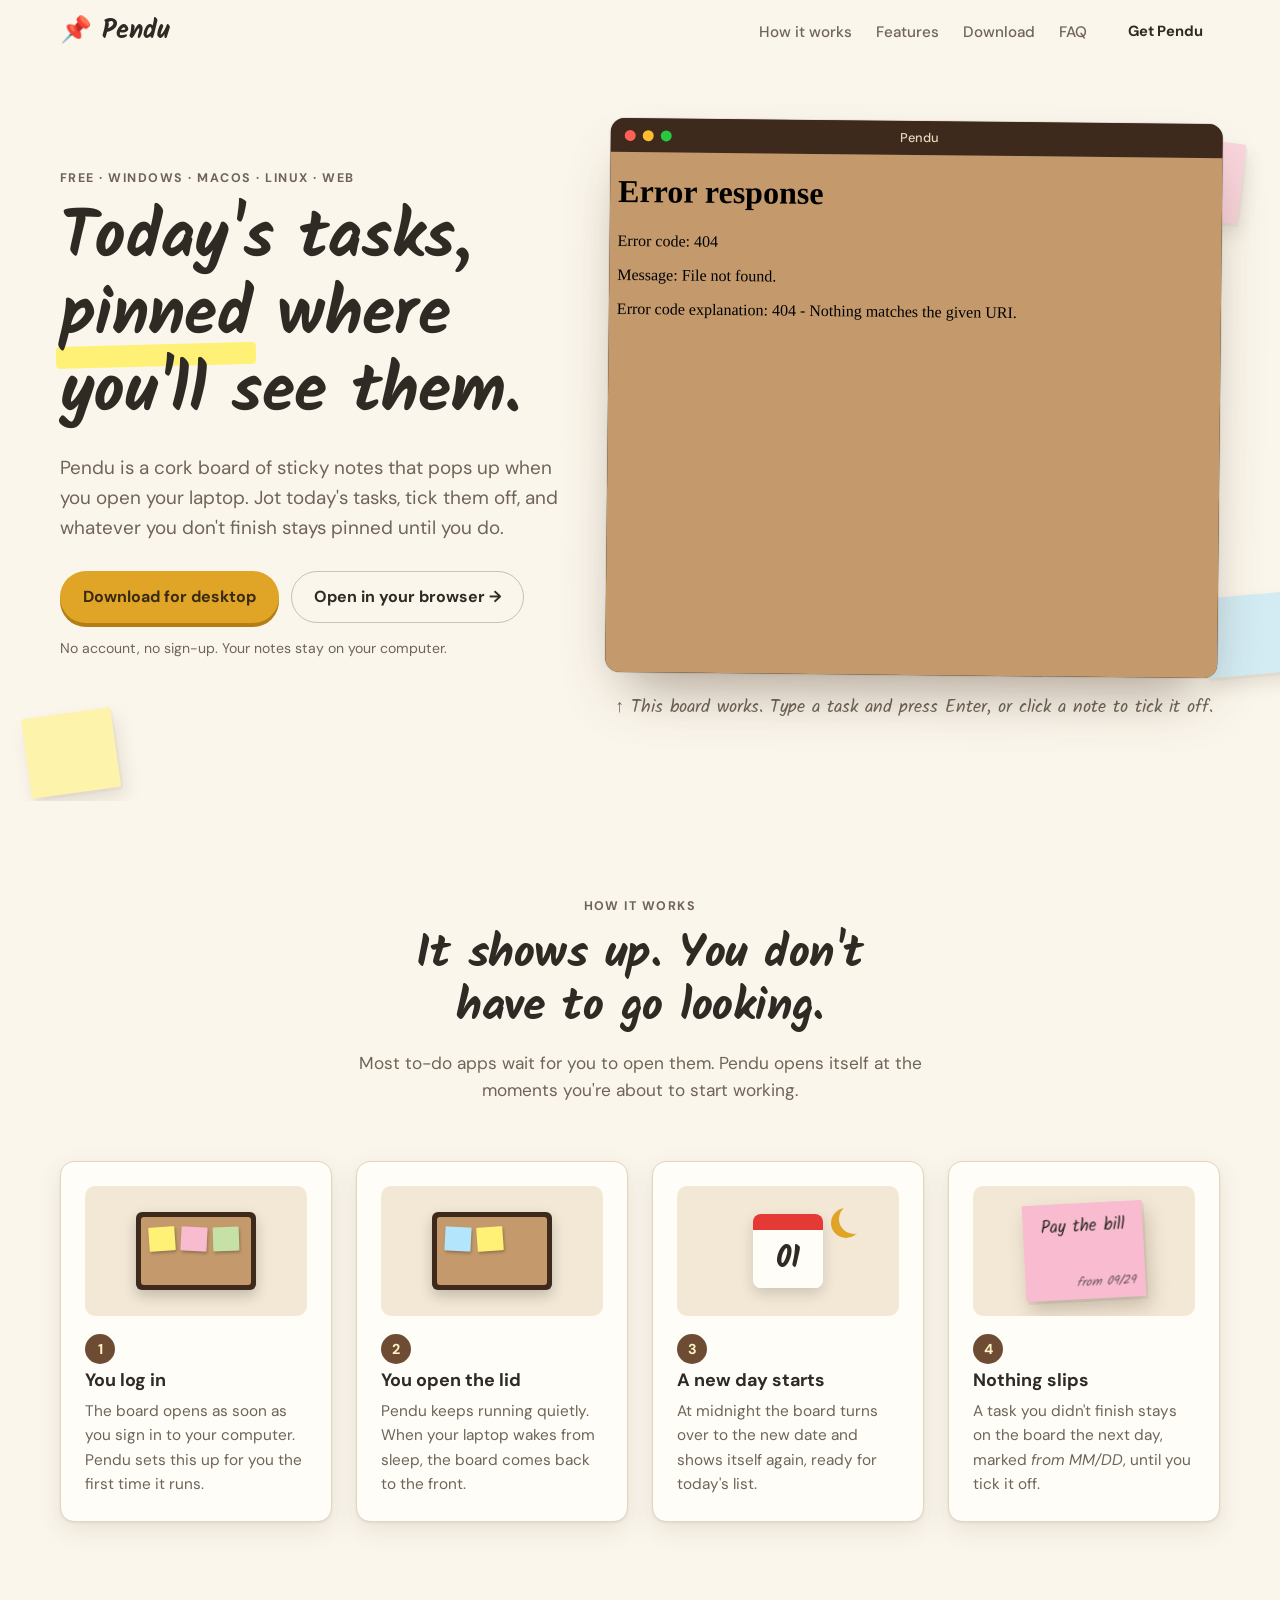
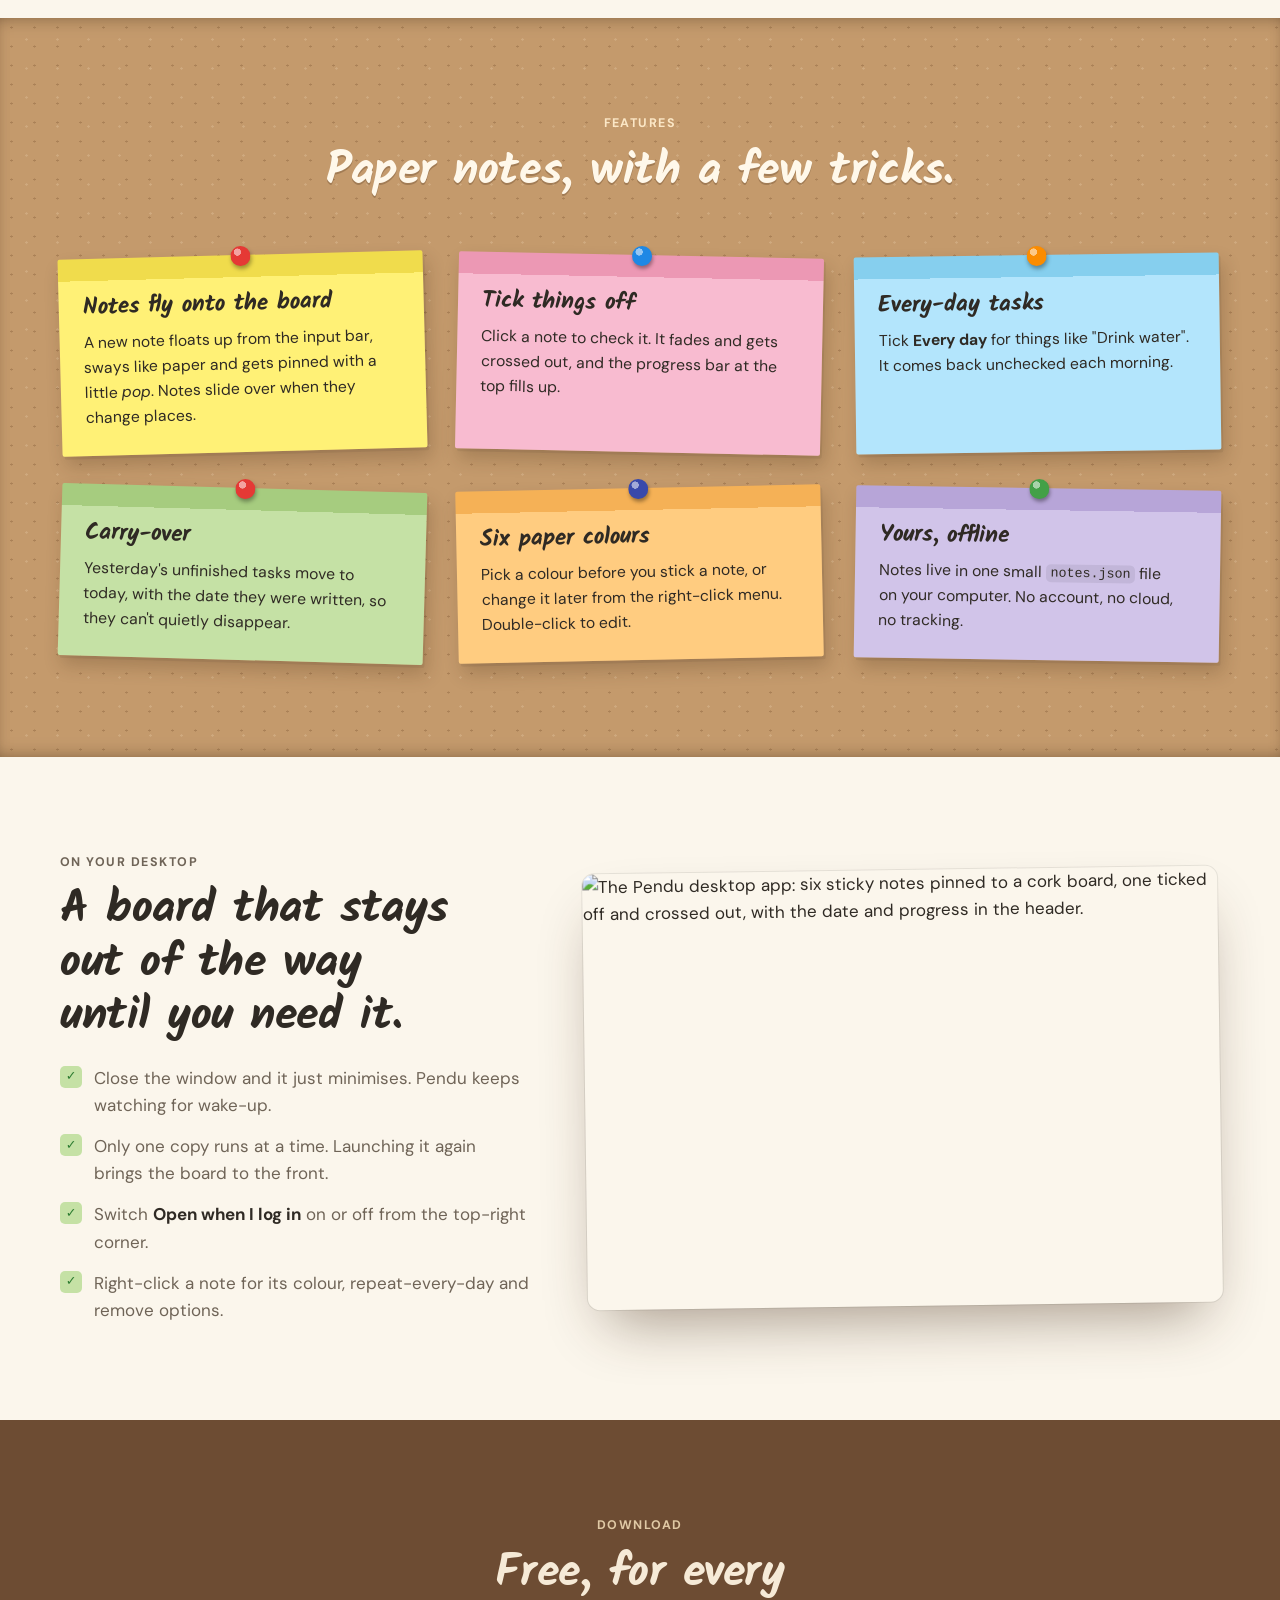
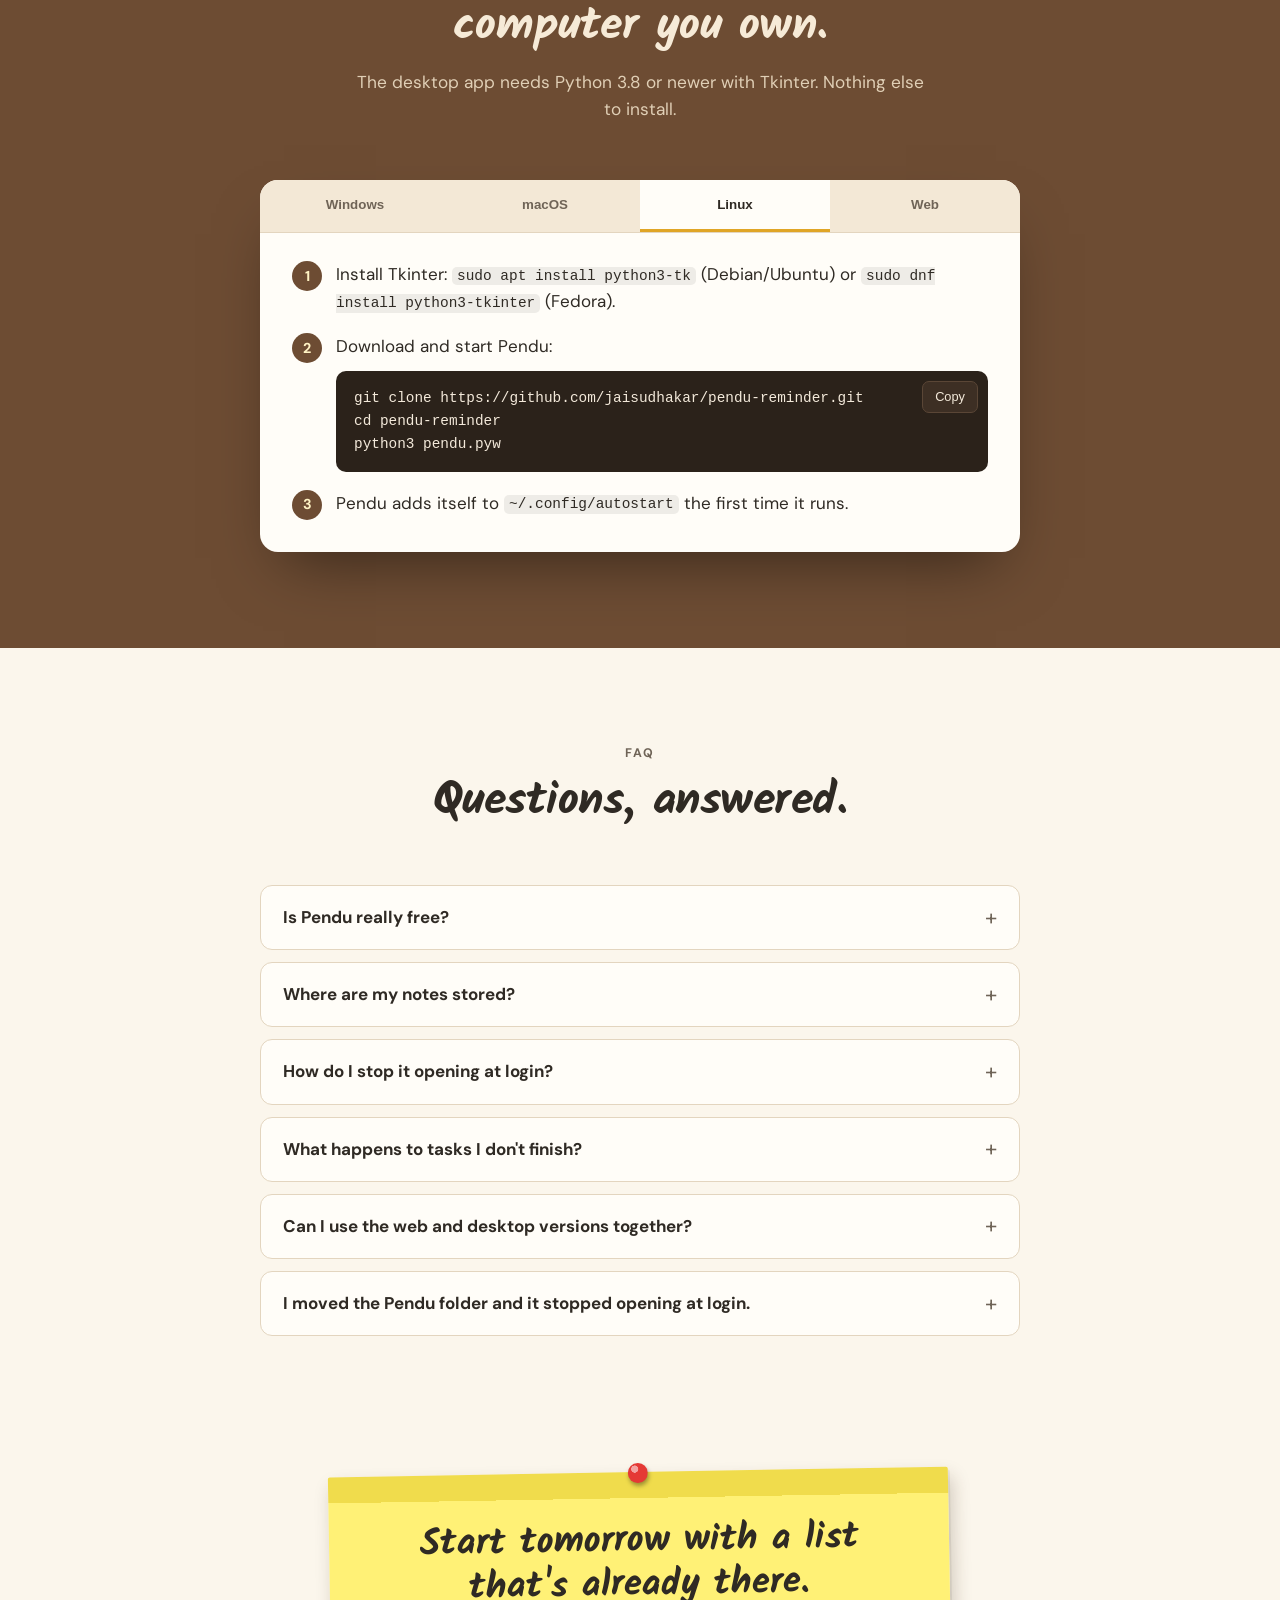
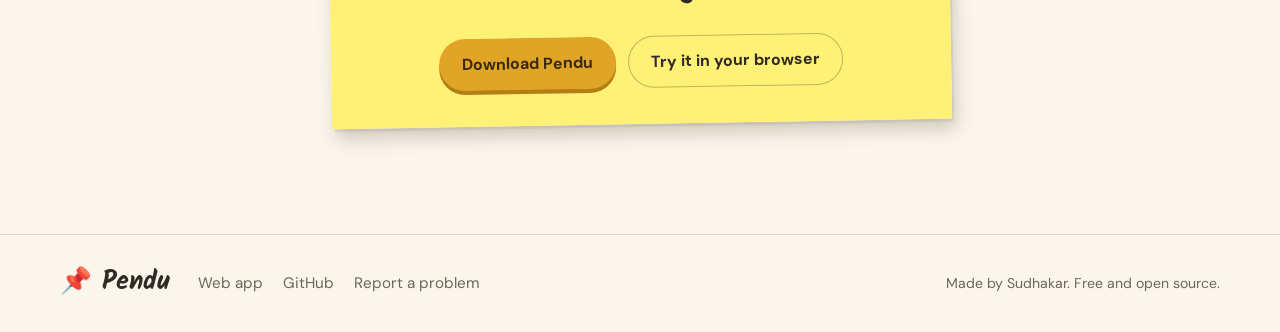
==== site/index.html @ 686d73b9 "Add a product page for Pendu, published with GitHub Pages site/ is a landing page in the style of an" ====
<!doctype html>
<html lang="en">
<head>
  <meta charset="utf-8">
  <meta name="viewport" content="width=device-width, initial-scale=1">
  <title>Pendu · Today's Tasks, Pinned To Your Desktop</title>
  <meta name="description" content="Pendu pins today's tasks to a cork board as sticky notes, and puts the board in front of you when you log in, open your laptop, or start a new day. Free for Windows, macOS, Linux and the web.">
  <meta name="theme-color" content="#6d4c33">
  <meta property="og:title" content="Pendu · Today's Tasks, Pinned To Your Desktop">
  <meta property="og:description" content="A cork board of sticky notes that pops up when you open your laptop. Free and open source.">
  <meta property="og:image" content="screenshot.png">
  <link rel="icon" href="data:image/svg+xml,<svg xmlns='http://www.w3.org/2000/svg' viewBox='0 0 100 100'><text y='.9em' font-size='90'>📌</text></svg>">
  <link rel="preconnect" href="https://fonts.googleapis.com">
  <link rel="preconnect" href="https://fonts.gstatic.com" crossorigin>
  <link rel="stylesheet" href="https://fonts.googleapis.com/css2?family=Kalam:wght@400;700&family=DM+Sans:opsz,wght@9..40,400;9..40,500;9..40,700&display=swap">
  <link rel="stylesheet" href="site.css">
  <script>document.documentElement.classList.add("js");</script>
</head>
<body>
  <a class="skip" href="#main">Skip to content</a>

  <header class="nav" id="nav">
    <div class="wrap nav-inner">
      <a class="nav-brand" href="#top" aria-label="Pendu home"><span aria-hidden="true">📌</span> Pendu</a>
      <nav class="nav-links" aria-label="Sections">
        <a href="#flow">How it works</a>
        <a href="#features">Features</a>
        <a href="#download">Download</a>
        <a href="#faq">FAQ</a>
      </nav>
      <a class="btn btn-small" href="#download">Get Pendu</a>
    </div>
  </header>

  <main id="main">
    <!-- Hero ------------------------------------------------------------- -->
    <section class="hero" id="top">
      <div class="wrap hero-inner">
        <div class="hero-copy reveal">
          <p class="eyebrow">Free · Windows · macOS · Linux · Web</p>
          <h1>Today's tasks,<br><span class="scribble">pinned</span> where you'll see them.</h1>
          <p class="lede">Pendu is a cork board of sticky notes that pops up when you open your laptop. Jot today's tasks, tick them off, and whatever you don't finish stays pinned until you do.</p>
          <div class="cta-row">
            <a class="btn btn-primary" href="#download">Download for desktop</a>
            <a class="btn btn-ghost" href="app/">Open in your browser →</a>
          </div>
          <p class="fine">No account, no sign-up. Your notes stay on your computer.</p>
        </div>

        <div class="hero-demo reveal">
          <div class="window" id="demo">
            <div class="window-bar" aria-hidden="true">
              <span class="dot"></span><span class="dot"></span><span class="dot"></span>
              <span class="window-title">Pendu</span>
            </div>
            <iframe src="app/?demo" title="Live Pendu board: try adding, ticking and removing notes" loading="lazy"></iframe>
          </div>
          <p class="demo-hint"><span class="arrow" aria-hidden="true">↑</span> This board works. Type a task and press Enter, or click a note to tick it off.</p>
        </div>
      </div>
      <div class="hero-notes" aria-hidden="true">
        <span class="deco note-yellow" style="--x: 2%;  --y: 88%; --r: -8deg;"></span>
        <span class="deco note-pink"   style="--x: 90%; --y: 10%; --r: 7deg;"></span>
        <span class="deco note-blue"   style="--x: 94%; --y: 72%; --r: -5deg;"></span>
      </div>
    </section>

    <!-- The daily flow ---------------------------------------------------- -->
    <section class="section" id="flow">
      <div class="wrap">
        <header class="section-head reveal">
          <p class="eyebrow">How it works</p>
          <h2>It shows up. You don't have to go looking.</h2>
          <p>Most to-do apps wait for you to open them. Pendu opens itself at the moments you're about to start working.</p>
        </header>

        <ol class="flow">
          <li class="flow-step reveal">
            <div class="flow-art art-login" aria-hidden="true">
              <div class="mini-screen"><div class="mini-board"><i class="y"></i><i class="p"></i><i class="g"></i></div></div>
            </div>
            <span class="flow-num">1</span>
            <h3>You log in</h3>
            <p>The board opens as soon as you sign in to your computer. Pendu sets this up for you the first time it runs.</p>
          </li>
          <li class="flow-step reveal">
            <div class="flow-art art-wake" aria-hidden="true">
              <div class="lid"></div>
              <div class="mini-screen"><div class="mini-board"><i class="b"></i><i class="y"></i></div></div>
            </div>
            <span class="flow-num">2</span>
            <h3>You open the lid</h3>
            <p>Pendu keeps running quietly. When your laptop wakes from sleep, the board comes back to the front.</p>
          </li>
          <li class="flow-step reveal">
            <div class="flow-art art-midnight" aria-hidden="true">
              <div class="moon"></div>
              <div class="cal"><b>30</b><b class="next">01</b></div>
            </div>
            <span class="flow-num">3</span>
            <h3>A new day starts</h3>
            <p>At midnight the board turns over to the new date and shows itself again, ready for today's list.</p>
          </li>
          <li class="flow-step reveal">
            <div class="flow-art art-carry" aria-hidden="true">
              <div class="carry-note"><span>Pay the bill</span><em>from 09/29</em></div>
            </div>
            <span class="flow-num">4</span>
            <h3>Nothing slips</h3>
            <p>A task you didn't finish stays on the board the next day, marked <em>from MM/DD</em>, until you tick it off.</p>
          </li>
        </ol>
      </div>
    </section>

    <!-- Features ----------------------------------------------------------- -->
    <section class="section section-cork" id="features">
      <div class="wrap">
        <header class="section-head reveal">
          <p class="eyebrow">Features</p>
          <h2>Paper notes, with a few tricks.</h2>
        </header>

        <div class="notes-grid">
          <article class="feature note-yellow reveal" style="--r: -1.5deg;">
            <span class="pin" aria-hidden="true"></span>
            <h3>Notes fly onto the board</h3>
            <p>A new note floats up from the input bar, sways like paper and gets pinned with a little <em>pop</em>. Notes slide over when they change places.</p>
          </article>
          <article class="feature note-pink reveal" style="--r: 1.2deg;">
            <span class="pin" aria-hidden="true"></span>
            <h3>Tick things off</h3>
            <p>Click a note to check it. It fades and gets crossed out, and the progress bar at the top fills up.</p>
          </article>
          <article class="feature note-blue reveal" style="--r: -.8deg;">
            <span class="pin" aria-hidden="true"></span>
            <h3>Every-day tasks</h3>
            <p>Tick <b>Every day</b> for things like "Drink water". It comes back unchecked each morning.</p>
          </article>
          <article class="feature note-green reveal" style="--r: 1.6deg;">
            <span class="pin" aria-hidden="true"></span>
            <h3>Carry-over</h3>
            <p>Yesterday's unfinished tasks move to today, with the date they were written, so they can't quietly disappear.</p>
          </article>
          <article class="feature note-orange reveal" style="--r: -1.2deg;">
            <span class="pin" aria-hidden="true"></span>
            <h3>Six paper colours</h3>
            <p>Pick a colour before you stick a note, or change it later from the right-click menu. Double-click to edit.</p>
          </article>
          <article class="feature note-purple reveal" style="--r: .9deg;">
            <span class="pin" aria-hidden="true"></span>
            <h3>Yours, offline</h3>
            <p>Notes live in one small <code>notes.json</code> file on your computer. No account, no cloud, no tracking.</p>
          </article>
        </div>
      </div>
    </section>

    <!-- Desktop screenshot ------------------------------------------------ -->
    <section class="section" id="desktop">
      <div class="wrap split">
        <div class="split-copy reveal">
          <p class="eyebrow">On your desktop</p>
          <h2>A board that stays out of the way until you need it.</h2>
          <ul class="ticks">
            <li>Close the window and it just minimises. Pendu keeps watching for wake-up.</li>
            <li>Only one copy runs at a time. Launching it again brings the board to the front.</li>
            <li>Switch <b>Open when I log in</b> on or off from the top-right corner.</li>
            <li>Right-click a note for its colour, repeat-every-day and remove options.</li>
          </ul>
        </div>
        <figure class="shot reveal">
          <img src="screenshot.png" width="960" height="660" alt="The Pendu desktop app: six sticky notes pinned to a cork board, one ticked off and crossed out, with the date and progress in the header." loading="lazy">
        </figure>
      </div>
    </section>

    <!-- Download ------------------------------------------------------------ -->
    <section class="section section-wood" id="download">
      <div class="wrap">
        <header class="section-head reveal">
          <p class="eyebrow">Download</p>
          <h2>Free, for every computer you own.</h2>
          <p>The desktop app needs Python 3.8 or newer with Tkinter. Nothing else to install.</p>
        </header>

        <div class="download reveal">
          <div class="tabs" role="tablist" aria-label="Operating system">
            <button class="tab" role="tab" id="tab-windows" aria-controls="panel-windows" aria-selected="true" data-os="windows">Windows</button>
            <button class="tab" role="tab" id="tab-mac" aria-controls="panel-mac" aria-selected="false" tabindex="-1" data-os="mac">macOS</button>
            <button class="tab" role="tab" id="tab-linux" aria-controls="panel-linux" aria-selected="false" tabindex="-1" data-os="linux">Linux</button>
            <button class="tab" role="tab" id="tab-web" aria-controls="panel-web" aria-selected="false" tabindex="-1" data-os="web">Web</button>
          </div>

          <div class="panel" role="tabpanel" id="panel-windows" aria-labelledby="tab-windows">
            <ol class="steps">
              <li>Install <a href="https://www.python.org/downloads/">Python from python.org</a>. Tkinter comes with it.</li>
              <li><a class="btn btn-primary btn-small" href="https://github.com/jaisudhakar/pendu-reminder/archive/refs/heads/main.zip">Download Pendu (.zip)</a> and unzip it anywhere.</li>
              <li>Double-click <code>pendu.pyw</code>. That's it: the board opens, and it will open at every login from now on.</li>
            </ol>
          </div>

          <div class="panel" role="tabpanel" id="panel-mac" aria-labelledby="tab-mac" hidden>
            <ol class="steps">
              <li>Install <a href="https://www.python.org/downloads/">Python from python.org</a> (or <code>brew install python-tk</code> with Homebrew).</li>
              <li>Download and start Pendu from Terminal:
                <div class="code"><pre><code>git clone https://github.com/jaisudhakar/pendu-reminder.git
cd pendu-reminder
python3 pendu.pyw</code></pre><button class="copy" type="button">Copy</button></div>
              </li>
              <li>Pendu adds itself to your login items the first time it runs.</li>
            </ol>
          </div>

          <div class="panel" role="tabpanel" id="panel-linux" aria-labelledby="tab-linux" hidden>
            <ol class="steps">
              <li>Install Tkinter: <code>sudo apt install python3-tk</code> (Debian/Ubuntu) or <code>sudo dnf install python3-tkinter</code> (Fedora).</li>
              <li>Download and start Pendu:
                <div class="code"><pre><code>git clone https://github.com/jaisudhakar/pendu-reminder.git
cd pendu-reminder
python3 pendu.pyw</code></pre><button class="copy" type="button">Copy</button></div>
              </li>
              <li>Pendu adds itself to <code>~/.config/autostart</code> the first time it runs.</li>
            </ol>
          </div>

          <div class="panel" role="tabpanel" id="panel-web" aria-labelledby="tab-web" hidden>
            <ol class="steps">
              <li><a class="btn btn-primary btn-small" href="app/">Open Pendu in your browser</a>. Nothing to install.</li>
              <li>Notes are saved in this browser. Use <b>⋯ → Export notes</b> and <b>Import notes</b> to move them to and from the desktop app.</li>
              <li>Pin the tab or add it to your home screen. A browser tab can't open at login, but the notes settle back onto the board when you return on a new day.</li>
            </ol>
          </div>
        </div>
      </div>
    </section>

    <!-- FAQ ----------------------------------------------------------------- -->
    <section class="section" id="faq">
      <div class="wrap narrow">
        <header class="section-head reveal">
          <p class="eyebrow">FAQ</p>
          <h2>Questions, answered.</h2>
        </header>
        <div class="faq reveal">
          <details>
            <summary>Is Pendu really free?</summary>
            <p>Yes. It's free and open source. The code is on <a href="https://github.com/jaisudhakar/pendu-reminder">GitHub</a>.</p>
          </details>
          <details>
            <summary>Where are my notes stored?</summary>
            <p>On the desktop, in <code>~/.pendu/notes.json</code>. Set the <code>PENDU_HOME</code> environment variable, or pass <code>--data FILE</code>, to keep them somewhere else. On the web, they're saved in your browser.</p>
          </details>
          <details>
            <summary>How do I stop it opening at login?</summary>
            <p>Untick <b>Open when I log in</b> in the top-right corner of the board, or run <code>python -m pendu --remove-autostart</code>.</p>
          </details>
          <details>
            <summary>What happens to tasks I don't finish?</summary>
            <p>They stay on the board the next day, marked with the date you wrote them, until you tick them off. Finished one-off notes can be cleared with <b>Clear finished</b>.</p>
          </details>
          <details>
            <summary>Can I use the web and desktop versions together?</summary>
            <p>Yes. Both use the same <code>notes.json</code> format. Export from one and import into the other.</p>
          </details>
          <details>
            <summary>I moved the Pendu folder and it stopped opening at login.</summary>
            <p>Turn <b>Open when I log in</b> off and on again so it points to the new place.</p>
          </details>
        </div>
      </div>
    </section>

    <!-- Closing CTA --------------------------------------------------------- -->
    <section class="closing">
      <div class="wrap closing-inner reveal">
        <div class="closing-note note-yellow">
          <span class="pin" aria-hidden="true"></span>
          <p class="closing-title">Start tomorrow with a list that's already there.</p>
          <div class="cta-row">
            <a class="btn btn-primary" href="#download">Download Pendu</a>
            <a class="btn btn-ghost" href="app/">Try it in your browser</a>
          </div>
        </div>
      </div>
    </section>
  </main>

  <footer class="footer">
    <div class="wrap footer-inner">
      <span class="nav-brand"><span aria-hidden="true">📌</span> Pendu</span>
      <nav aria-label="Footer">
        <a href="app/">Web app</a>
        <a href="https://github.com/jaisudhakar/pendu-reminder">GitHub</a>
        <a href="https://github.com/jaisudhakar/pendu-reminder/issues">Report a problem</a>
      </nav>
      <span class="fine">Made by Sudhakar. Free and open source.</span>
    </div>
  </footer>

  <script src="site.js"></script>
</body>
</html>
---- site/site.css ----
/* Pendu product page. Same wood, cork and paper colours as the board itself. */

:root {
  --bg: #fbf6ec;
  --bg-alt: #f3e8d6;
  --surface: #fffdf8;
  --ink: #2f2a24;
  --muted: #6f6457;
  --line: #e3d5bf;
  --wood: #6d4c33;
  --wood-dark: #4f3524;
  --cork: #c49a6c;
  --cream: #fff3c4;
  --accent: #e0a526;
  --accent-ink: #3a2a12;
  --focus: #1e88e5;

  --yellow: #fff176; --yellow-edge: #f0dc4c;
  --pink:   #f8bbd0; --pink-edge:   #ec98b4;
  --green:  #c5e1a5; --green-edge:  #a6cc7f;
  --blue:   #b3e5fc; --blue-edge:   #86cfee;
  --orange: #ffcc80; --orange-edge: #f5b156;
  --purple: #d1c4e9; --purple-edge: #b7a5d8;
  --paper-ink: #2f2a24;

  --ui: "DM Sans", system-ui, -apple-system, "Segoe UI", Helvetica, Arial, sans-serif;
  --hand: "Kalam", "Segoe Print", "Marker Felt", "Comic Sans MS", cursive;
  --mono: ui-monospace, "SF Mono", Menlo, Consolas, monospace;

  --radius: 14px;
  --shadow: 0 1px 2px rgba(60, 40, 20, .08), 0 8px 24px rgba(60, 40, 20, .10);
  --shadow-note: 2px 3px 0 rgba(0, 0, 0, .06), 4px 10px 18px rgba(60, 35, 15, .22);
}

@media (prefers-color-scheme: dark) {
  :root:not([data-theme="light"]) {
    --bg: #1d1712;
    --bg-alt: #261e17;
    --surface: #2b221a;
    --ink: #f3e9da;
    --muted: #b9a992;
    --line: #3d3025;
    --wood: #3b2a1d;
    --wood-dark: #2a1d14;
    --cork: #8c6a47;
    --shadow: 0 1px 2px rgba(0, 0, 0, .3), 0 8px 24px rgba(0, 0, 0, .35);
    --shadow-note: 2px 3px 0 rgba(0, 0, 0, .2), 4px 10px 18px rgba(0, 0, 0, .45);
  }
}
:root[data-theme="dark"] {
  --bg: #1d1712;
  --bg-alt: #261e17;
  --surface: #2b221a;
  --ink: #f3e9da;
  --muted: #b9a992;
  --line: #3d3025;
  --wood: #3b2a1d;
  --wood-dark: #2a1d14;
  --cork: #8c6a47;
  --shadow: 0 1px 2px rgba(0, 0, 0, .3), 0 8px 24px rgba(0, 0, 0, .35);
  --shadow-note: 2px 3px 0 rgba(0, 0, 0, .2), 4px 10px 18px rgba(0, 0, 0, .45);
}

* { box-sizing: border-box; }

html { scroll-behavior: smooth; scroll-padding-top: 76px; }
@media (prefers-reduced-motion: reduce) { html { scroll-behavior: auto; } }

body {
  margin: 0;
  background: var(--bg);
  color: var(--ink);
  font-family: var(--ui);
  font-size: 17px;
  line-height: 1.6;
  -webkit-font-smoothing: antialiased;
  overflow-x: hidden;
}

img { max-width: 100%; height: auto; display: block; }
a { color: inherit; }
code {
  font-family: var(--mono);
  font-size: .85em;
  padding: .1em .35em;
  border-radius: 5px;
  background: color-mix(in srgb, var(--ink) 8%, transparent);
}
:focus-visible { outline: 3px solid var(--focus); outline-offset: 3px; border-radius: 6px; }

.skip {
  position: absolute; left: 16px; top: -60px; z-index: 100;
  padding: 10px 14px; background: var(--surface); border-radius: 8px;
}
.skip:focus { top: 12px; }

.wrap { width: min(1160px, 100% - 32px); margin-inline: auto; }
.narrow { width: min(760px, 100% - 32px); }

h1, h2, h3 { line-height: 1.15; margin: 0; text-wrap: balance; }
h1, h2 { font-family: var(--hand); font-weight: 700; letter-spacing: -.01em; }
h1 { font-size: clamp(2.5rem, 5.6vw, 4.2rem); }
h2 { font-size: clamp(2rem, 4vw, 2.9rem); }
h3 { font-size: 1.12rem; }
p { text-wrap: pretty; }

.eyebrow {
  margin: 0 0 12px;
  font-size: .78rem;
  font-weight: 700;
  letter-spacing: .12em;
  text-transform: uppercase;
  color: var(--muted);
}
.fine { font-size: .88rem; color: var(--muted); }

/* -- buttons --------------------------------------------------------------- */

.btn {
  display: inline-flex; align-items: center; justify-content: center; gap: 8px;
  min-height: 48px; padding: 12px 22px;
  border-radius: 999px; border: 1.5px solid transparent;
  font-weight: 700; font-size: 1rem; text-decoration: none; cursor: pointer;
  transition: transform .18s ease, box-shadow .18s ease, background .18s ease;
}
.btn:hover { transform: translateY(-2px); }
.btn:active { transform: translateY(0); }
.btn-primary { background: var(--accent); color: var(--accent-ink); box-shadow: 0 4px 0 #b37f14; }
.btn-primary:hover { box-shadow: 0 6px 0 #b37f14; }
.btn-ghost { border-color: color-mix(in srgb, var(--ink) 25%, transparent); }
.btn-ghost:hover { background: color-mix(in srgb, var(--ink) 6%, transparent); }
.btn-small { min-height: 40px; padding: 8px 16px; font-size: .92rem; }
.btn-primary.btn-small { box-shadow: 0 3px 0 #b37f14; }

.cta-row { display: flex; flex-wrap: wrap; gap: 12px; margin: 28px 0 14px; }

/* -- nav ------------------------------------------------------------------- */

.nav {
  position: sticky; top: 0; z-index: 50;
  background: color-mix(in srgb, var(--bg) 82%, transparent);
  backdrop-filter: saturate(1.4) blur(12px);
  -webkit-backdrop-filter: saturate(1.4) blur(12px);
  border-bottom: 1px solid transparent;
  transition: border-color .2s ease;
}
.nav.scrolled { border-bottom-color: var(--line); }
.nav-inner { display: flex; align-items: center; gap: 24px; height: 64px; }
.nav-brand { font-family: var(--hand); font-weight: 700; font-size: 1.6rem; text-decoration: none; white-space: nowrap; }
.nav-links { display: flex; gap: 24px; margin-left: auto; }
.nav-links a { text-decoration: none; color: var(--muted); font-weight: 500; font-size: .95rem; }
.nav-links a:hover { color: var(--ink); }
@media (max-width: 760px) {
  .nav-links { display: none; }
  .nav-inner > .btn { margin-left: auto; }
}

/* -- hero ------------------------------------------------------------------ */

.hero { position: relative; padding: 56px 0 80px; overflow: hidden; }
.hero-inner {
  display: grid; grid-template-columns: minmax(0, .9fr) minmax(0, 1.1fr);
  gap: 48px; align-items: center; position: relative; z-index: 1;
}
.hero h1 { margin-bottom: 20px; }
.lede { font-size: 1.18rem; color: var(--muted); max-width: 34em; margin: 0; }

.scribble { position: relative; white-space: nowrap; }
.scribble::after {
  content: ""; position: absolute; left: -2%; right: -2%; bottom: .02em; height: .32em;
  background: var(--yellow); z-index: -1; border-radius: 4px;
  transform: rotate(-1.5deg) scaleX(0); transform-origin: left;
  animation: underline .8s .5s cubic-bezier(.65, 0, .35, 1) forwards;
}
@keyframes underline { to { transform: rotate(-1.5deg) scaleX(1); } }
@media (prefers-color-scheme: dark) {
  :root:not([data-theme="light"]) .scribble::after { background: #8a6d10; }
}
:root[data-theme="dark"] .scribble::after { background: #8a6d10; }

.window {
  border-radius: 14px; overflow: hidden;
  background: var(--wood-dark);
  box-shadow: 0 30px 60px -20px rgba(60, 35, 15, .45), 0 0 0 1px rgba(0, 0, 0, .08);
  transform: rotate(.6deg);
}
.window-bar { display: flex; align-items: center; gap: 7px; height: 34px; padding: 0 14px; background: #3d2a1c; }
.dot { width: 11px; height: 11px; border-radius: 50%; background: #ff5f57; }
.dot:nth-child(2) { background: #febc2e; }
.dot:nth-child(3) { background: #28c840; }
.window-title { margin: 0 auto; transform: translateX(-24px); color: #e9d8bd; font-size: .8rem; font-weight: 500; }
.window iframe { display: block; width: 100%; height: 520px; border: 0; background: #c49a6c; }

.demo-hint {
  margin: 18px 0 0; text-align: center;
  font-family: var(--hand); font-size: 1.1rem; color: var(--muted);
}
.demo-hint .arrow { display: inline-block; animation: nudge 1.6s ease-in-out infinite; }
@keyframes nudge { 50% { transform: translateY(-4px); } }

.deco {
  position: absolute; left: var(--x); top: var(--y);
  width: 90px; height: 80px; border-radius: 2px;
  background: var(--paper); box-shadow: var(--shadow-note);
  transform: rotate(var(--r)); opacity: .55;
  animation: sway 7s ease-in-out infinite;
}
.deco:nth-child(2) { animation-delay: -2s; }
.deco:nth-child(3) { animation-delay: -4s; }
@keyframes sway {
  0%, 100% { transform: rotate(var(--r)) translateY(0); }
  50% { transform: rotate(calc(var(--r) * -.4)) translateY(-8px); }
}
@media (max-width: 1100px) { .hero-notes { display: none; } }

@media (max-width: 920px) {
  .hero { padding-top: 32px; }
  .hero-inner { grid-template-columns: 1fr; gap: 40px; }
  .window { transform: none; }
  .window iframe { height: 560px; }
}

/* -- paper colours --------------------------------------------------------- */

.note-yellow { --paper: var(--yellow); --edge: var(--yellow-edge); --pin: #e53935; }
.note-pink   { --paper: var(--pink);   --edge: var(--pink-edge);   --pin: #1e88e5; }
.note-green  { --paper: var(--green);  --edge: var(--green-edge);  --pin: #e53935; }
.note-blue   { --paper: var(--blue);   --edge: var(--blue-edge);   --pin: #fb8c00; }
.note-orange { --paper: var(--orange); --edge: var(--orange-edge); --pin: #3949ab; }
.note-purple { --paper: var(--purple); --edge: var(--purple-edge); --pin: #43a047; }

.pin {
  position: absolute; top: -9px; left: 50%; width: 20px; height: 20px; margin-left: -10px;
  border-radius: 50%;
  background: radial-gradient(circle at 35% 30%, #fff8 0 18%, transparent 20%), var(--pin);
  box-shadow: 1px 3px 4px rgba(0, 0, 0, .35);
}

/* -- sections -------------------------------------------------------------- */

.section { padding: 96px 0; }
.section-head { max-width: 640px; margin: 0 auto 56px; text-align: center; }
.section-head h2 { margin-bottom: 14px; }
.section-head p:not(.eyebrow) { color: var(--muted); margin: 0; font-size: 1.08rem; }
@media (max-width: 640px) { .section { padding: 72px 0; } }

/* the daily flow */

.flow {
  list-style: none; margin: 0; padding: 0;
  display: grid; grid-template-columns: repeat(4, minmax(0, 1fr)); gap: 24px;
  counter-reset: none;
}
.flow-step {
  position: relative; padding: 24px; border-radius: var(--radius);
  background: var(--surface); border: 1px solid var(--line); box-shadow: var(--shadow);
}
.flow-step h3 { margin: 6px 0 8px; }
.flow-step p { margin: 0; color: var(--muted); font-size: .96rem; }
.flow-num {
  display: inline-grid; place-items: center; width: 30px; height: 30px; border-radius: 50%;
  background: var(--wood); color: var(--cream); font-weight: 700; font-size: .9rem;
}
@media (max-width: 1000px) { .flow { grid-template-columns: repeat(2, minmax(0, 1fr)); } }
@media (max-width: 560px) { .flow { grid-template-columns: 1fr; } }

.flow-art {
  position: relative; height: 130px; margin-bottom: 18px; border-radius: 10px;
  background: var(--bg-alt); display: grid; place-items: center; overflow: hidden;
}
.mini-screen {
  width: 120px; height: 78px; border-radius: 6px; padding: 5px;
  background: #3d2a1c; box-shadow: 0 6px 14px rgba(0, 0, 0, .2);
}
.mini-board {
  height: 100%; border-radius: 3px; background: var(--cork);
  display: flex; gap: 6px; padding: 10px 8px; align-items: flex-start;
}
.mini-board i { width: 26px; height: 24px; border-radius: 1px; box-shadow: 1px 2px 3px rgba(0, 0, 0, .25); }
.mini-board .y { background: var(--yellow); transform: rotate(-4deg); }
.mini-board .p { background: var(--pink); transform: rotate(3deg); }
.mini-board .g { background: var(--green); transform: rotate(-2deg); }
.mini-board .b { background: var(--blue); transform: rotate(3deg); }

.flow-step.in .mini-board i { animation: pop .5s cubic-bezier(.34, 1.56, .64, 1) both; }
.flow-step.in .mini-board i:nth-child(1) { animation-delay: .35s; }
.flow-step.in .mini-board i:nth-child(2) { animation-delay: .5s; }
.flow-step.in .mini-board i:nth-child(3) { animation-delay: .65s; }
@keyframes pop { from { opacity: 0; scale: .3; translate: 0 20px; } }

.art-wake { perspective: 300px; }
.art-wake .mini-screen { position: relative; z-index: 1; }
.art-wake .lid {
  position: absolute; z-index: 2; width: 120px; height: 78px; border-radius: 6px;
  background: linear-gradient(160deg, #8e8e93, #5c5c61); transform-origin: bottom;
  transform: rotateX(0deg);
}
.flow-step.in .art-wake .lid { animation: lid 1.1s .3s ease-in-out forwards; }
@keyframes lid { to { transform: rotateX(-88deg); opacity: 0; } }

.art-midnight .moon {
  position: absolute; top: 18px; right: 30px; width: 30px; height: 30px; border-radius: 50%;
  box-shadow: -8px 4px 0 0 var(--accent);
}
.cal {
  position: relative; width: 70px; height: 74px; border-radius: 8px; overflow: hidden;
  background: var(--surface); box-shadow: 0 6px 14px rgba(0, 0, 0, .15);
  border-top: 16px solid #e53935;
}
.cal b {
  position: absolute; inset: 0; display: grid; place-items: center;
  font-family: var(--hand); font-size: 1.9rem; color: var(--paper-ink);
  background: var(--surface);
}
.cal .next { transform: translateY(100%); }
.flow-step.in .cal b:first-child { animation: flip-out .6s 1s ease-in forwards; }
.flow-step.in .cal .next { animation: flip-in .6s 1s ease-out forwards; }
@keyframes flip-out { to { transform: translateY(-100%); } }
@keyframes flip-in { to { transform: translateY(0); } }

.carry-note {
  position: relative; width: 120px; height: 96px; padding: 14px 10px 8px;
  background: var(--pink); box-shadow: var(--shadow-note); transform: rotate(-3deg);
  font-family: var(--hand); color: var(--paper-ink); text-align: center; line-height: 1.2;
  display: flex; flex-direction: column; justify-content: space-between;
}
.carry-note em { align-self: flex-end; font-size: .78rem; opacity: .7; }
.flow-step.in .carry-note { animation: carry .9s .3s cubic-bezier(.34, 1.56, .64, 1) both; }
@keyframes carry { from { transform: translateX(-90px) rotate(-14deg); opacity: 0; } }

/* features on cork */

.section-cork {
  background-color: var(--cork);
  background-image:
    radial-gradient(rgba(90, 55, 25, .25) 1px, transparent 1.5px),
    radial-gradient(rgba(255, 240, 210, .18) 1px, transparent 1.5px);
  background-size: 23px 19px, 31px 29px;
  background-position: 0 0, 11px 7px;
  box-shadow: inset 0 10px 18px -12px rgba(40, 24, 10, .5), inset 0 -10px 18px -12px rgba(40, 24, 10, .5);
}
.section-cork .section-head { color: #fff8ea; }
.section-cork .eyebrow { color: #fbe7c6; }
.section-cork h2 { text-shadow: 0 2px 0 rgba(60, 35, 15, .25); }

.notes-grid { display: grid; grid-template-columns: repeat(3, minmax(0, 1fr)); gap: 36px 32px; }
@media (max-width: 900px) { .notes-grid { grid-template-columns: repeat(2, minmax(0, 1fr)); } }
@media (max-width: 580px) { .notes-grid { grid-template-columns: 1fr; } }

.feature {
  position: relative; padding: 30px 24px 26px;
  background: linear-gradient(var(--edge) 0 22px, var(--paper) 22px);
  color: var(--paper-ink); border-radius: 2px;
  box-shadow: var(--shadow-note);
  transform: rotate(var(--r, 0deg));
  transition: transform .3s cubic-bezier(.34, 1.56, .64, 1), box-shadow .3s ease;
}
.feature:hover { transform: rotate(0deg) translateY(-6px) scale(1.02); box-shadow: 4px 16px 30px rgba(60, 35, 15, .3); }
.feature h3 { font-family: var(--hand); font-size: 1.45rem; margin: 6px 0 8px; }
.feature p { margin: 0; font-size: .98rem; }
.feature code { background: rgba(0, 0, 0, .07); }

/* desktop split */

.split { display: grid; grid-template-columns: minmax(0, .85fr) minmax(0, 1.15fr); gap: 56px; align-items: center; }
.split h2 { margin-bottom: 20px; }
@media (max-width: 900px) { .split { grid-template-columns: 1fr; } }

.ticks { list-style: none; padding: 0; margin: 0; display: grid; gap: 14px; }
.ticks li { position: relative; padding-left: 34px; color: var(--muted); }
.ticks li::before {
  content: "✓"; position: absolute; left: 0; top: 1px;
  width: 22px; height: 22px; display: grid; place-items: center;
  border-radius: 5px; background: var(--green); color: #2e7d32; font-weight: 700; font-size: .8rem;
}
.ticks b { color: var(--ink); }

.shot { margin: 0; }
.shot img {
  border-radius: 12px; box-shadow: 0 30px 60px -20px rgba(60, 35, 15, .45), 0 0 0 1px rgba(0, 0, 0, .08);
  transform: rotate(-.8deg);
}

/* download on wood */

.section-wood { background: var(--wood); color: #f6ead7; }
.section-wood .eyebrow { color: #e0c9a5; }
.section-wood .section-head p:not(.eyebrow) { color: #e0cfb6; }

.download {
  max-width: 760px; margin: 0 auto; border-radius: 18px; overflow: hidden;
  background: #fffdf8; color: #2f2a24; box-shadow: 0 30px 60px -24px rgba(0, 0, 0, .5);
}
.tabs { display: flex; background: #f3e8d6; border-bottom: 1px solid #e3d5bf; overflow-x: auto; }
.tab {
  flex: 1; min-height: 52px; padding: 12px 18px; border: 0; background: none; cursor: pointer;
  font-weight: 700; color: #6f6457; border-bottom: 3px solid transparent; white-space: nowrap;
}
.tab:hover { color: #2f2a24; }
.tab[aria-selected="true"] { color: #2f2a24; background: #fffdf8; border-bottom-color: var(--accent); }
.panel { padding: 28px 32px 32px; }
@media (max-width: 560px) { .panel { padding: 22px 18px 24px; } }

.steps { margin: 0; padding: 0; list-style: none; counter-reset: step; display: grid; gap: 18px; }
.steps > li { counter-increment: step; position: relative; padding-left: 44px; min-height: 30px; }
.steps > li::before {
  content: counter(step); position: absolute; left: 0; top: 0;
  width: 30px; height: 30px; border-radius: 50%; display: grid; place-items: center;
  background: #6d4c33; color: #fff3c4; font-weight: 700; font-size: .9rem;
}
.steps code { background: rgba(47, 42, 36, .08); }
.steps .btn { margin: 0 4px 0 0; vertical-align: middle; }

.code { position: relative; margin-top: 10px; }
.code pre {
  margin: 0; padding: 16px 18px; padding-right: 76px; overflow-x: auto;
  background: #2b221a; color: #f3e9da; border-radius: 10px; font-size: .9rem; line-height: 1.6;
}
.code pre code { background: none; padding: 0; font-size: inherit; }
.copy {
  position: absolute; top: 10px; right: 10px; min-height: 32px; padding: 4px 12px;
  border: 1px solid #5a4636; border-radius: 7px; background: #3d2f24; color: #f3e9da;
  font-size: .8rem; cursor: pointer;
}
.copy:hover { background: #4d3b2d; }

/* faq */

.faq { display: grid; gap: 12px; }
.faq details {
  border-radius: 12px; background: var(--surface); border: 1px solid var(--line);
  transition: box-shadow .2s ease;
}
.faq details[open] { box-shadow: var(--shadow); }
.faq summary {
  cursor: pointer; list-style: none; padding: 18px 56px 18px 22px; position: relative;
  font-weight: 700;
}
.faq summary::-webkit-details-marker { display: none; }
.faq summary::after {
  content: "+"; position: absolute; right: 22px; top: 50%; translate: 0 -50%;
  font-size: 1.4rem; font-weight: 400; color: var(--muted); transition: rotate .2s ease;
}
.faq details[open] summary::after { rotate: 45deg; }
.faq details p { margin: 0; padding: 0 22px 20px; color: var(--muted); }

/* closing */

.closing { padding: 40px 0 110px; }
.closing-inner { display: grid; place-items: center; }
.closing-note {
  position: relative; width: min(620px, 100%); padding: 48px 36px 36px; text-align: center;
  background: linear-gradient(var(--edge) 0 26px, var(--paper) 26px); color: var(--paper-ink);
  box-shadow: var(--shadow-note); transform: rotate(-1deg); border-radius: 2px;
}
.closing-title { font-family: var(--hand); font-weight: 700; font-size: clamp(1.7rem, 3.4vw, 2.3rem); line-height: 1.2; margin: 0; }
.closing-note .cta-row { justify-content: center; margin-bottom: 0; }
.closing-note .btn-ghost { border-color: rgba(47, 42, 36, .3); }
.closing-note .btn-ghost:hover { background: rgba(47, 42, 36, .06); }

/* footer */

.footer { border-top: 1px solid var(--line); padding: 28px 0; }
.footer-inner { display: flex; flex-wrap: wrap; align-items: center; gap: 12px 28px; }
.footer nav { display: flex; flex-wrap: wrap; gap: 20px; }
.footer nav a { color: var(--muted); text-decoration: none; font-size: .95rem; }
.footer nav a:hover { color: var(--ink); }
.footer .fine { margin-left: auto; }
@media (max-width: 640px) { .footer .fine { margin-left: 0; width: 100%; } }

/* -- scroll reveal ----------------------------------------------------------- */

.js .reveal { opacity: 0; translate: 0 24px; transition: opacity .7s ease, translate .7s cubic-bezier(.2, .7, .2, 1); }
.js .reveal.in { opacity: 1; translate: 0 0; }
.js .notes-grid .reveal:nth-child(3n + 2) { transition-delay: .08s; }
.js .notes-grid .reveal:nth-child(3n + 3) { transition-delay: .16s; }
.js .flow .reveal:nth-child(2) { transition-delay: .08s; }
.js .flow .reveal:nth-child(3) { transition-delay: .16s; }
.js .flow .reveal:nth-child(4) { transition-delay: .24s; }

@media (prefers-reduced-motion: reduce) {
  *, *::before, *::after { animation-duration: .01ms !important; animation-delay: 0s !important; transition-duration: .01ms !important; }
  .js .reveal { translate: none; }
}
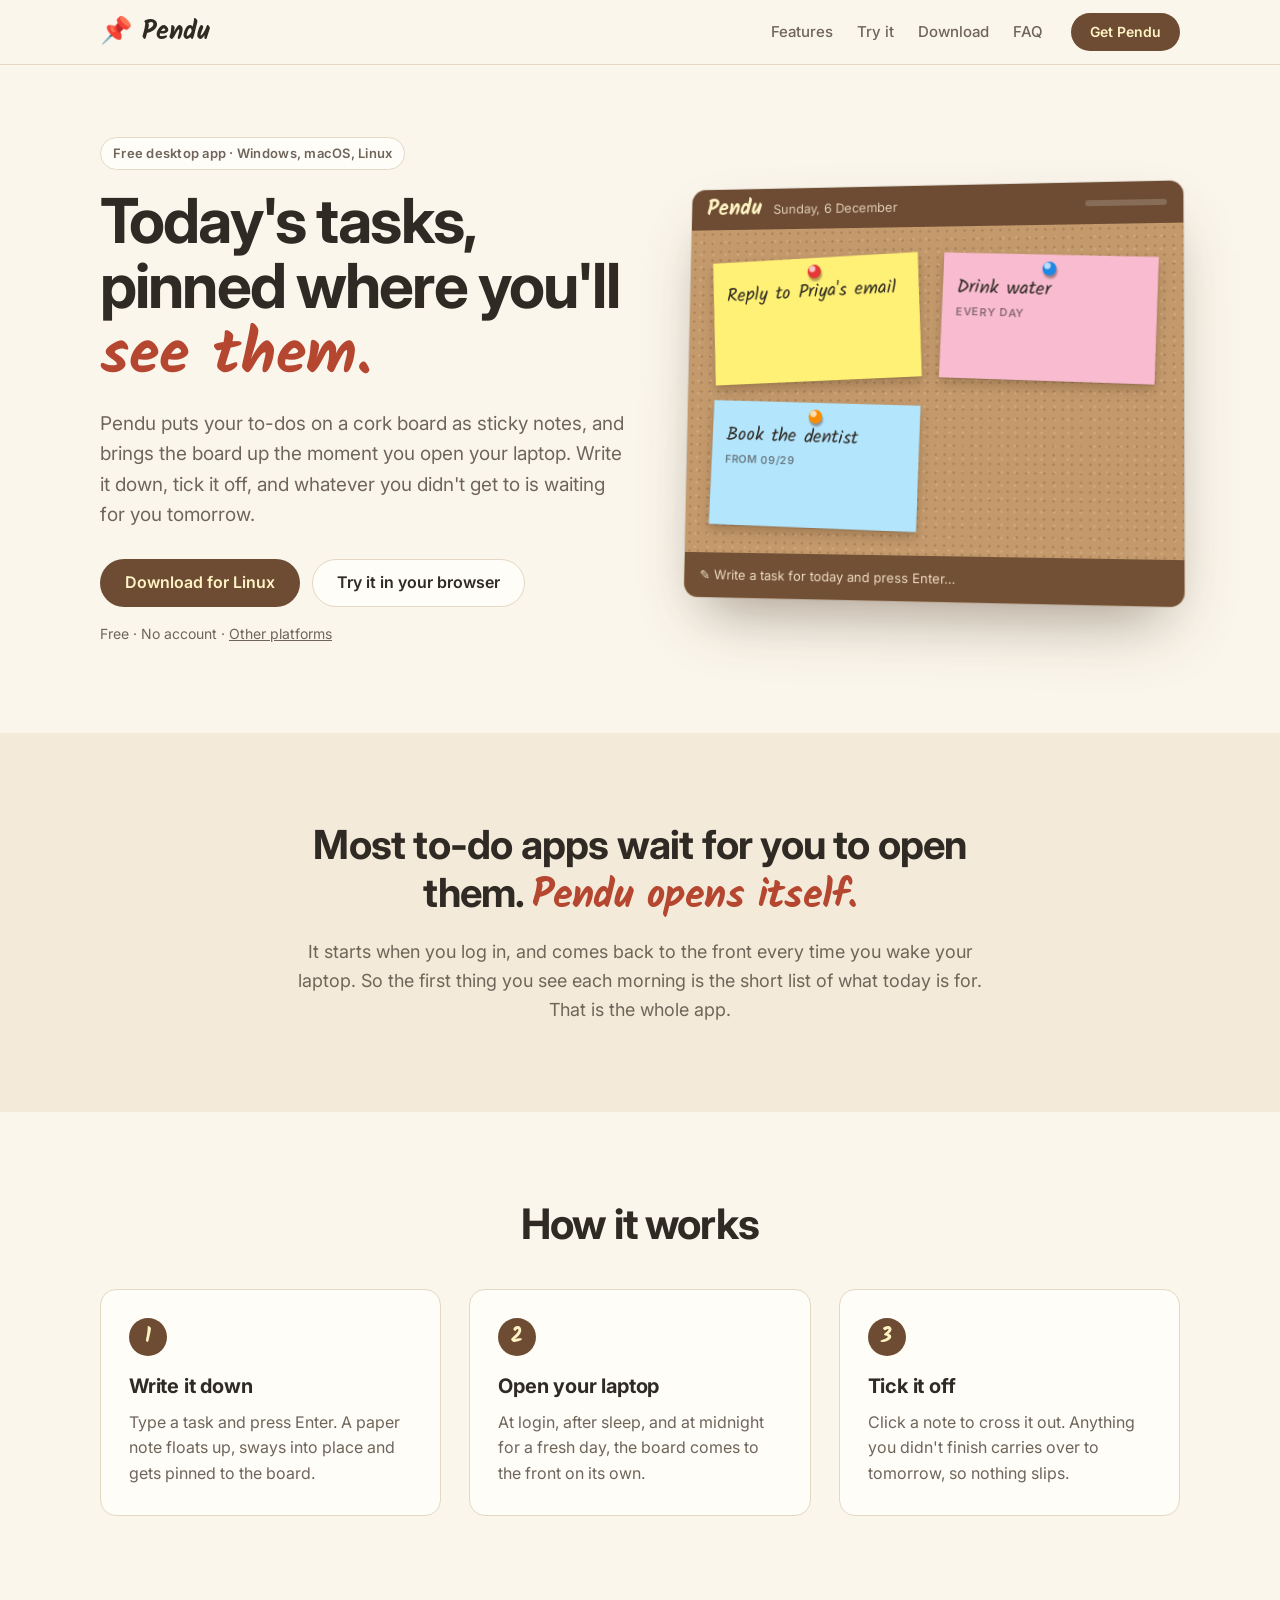
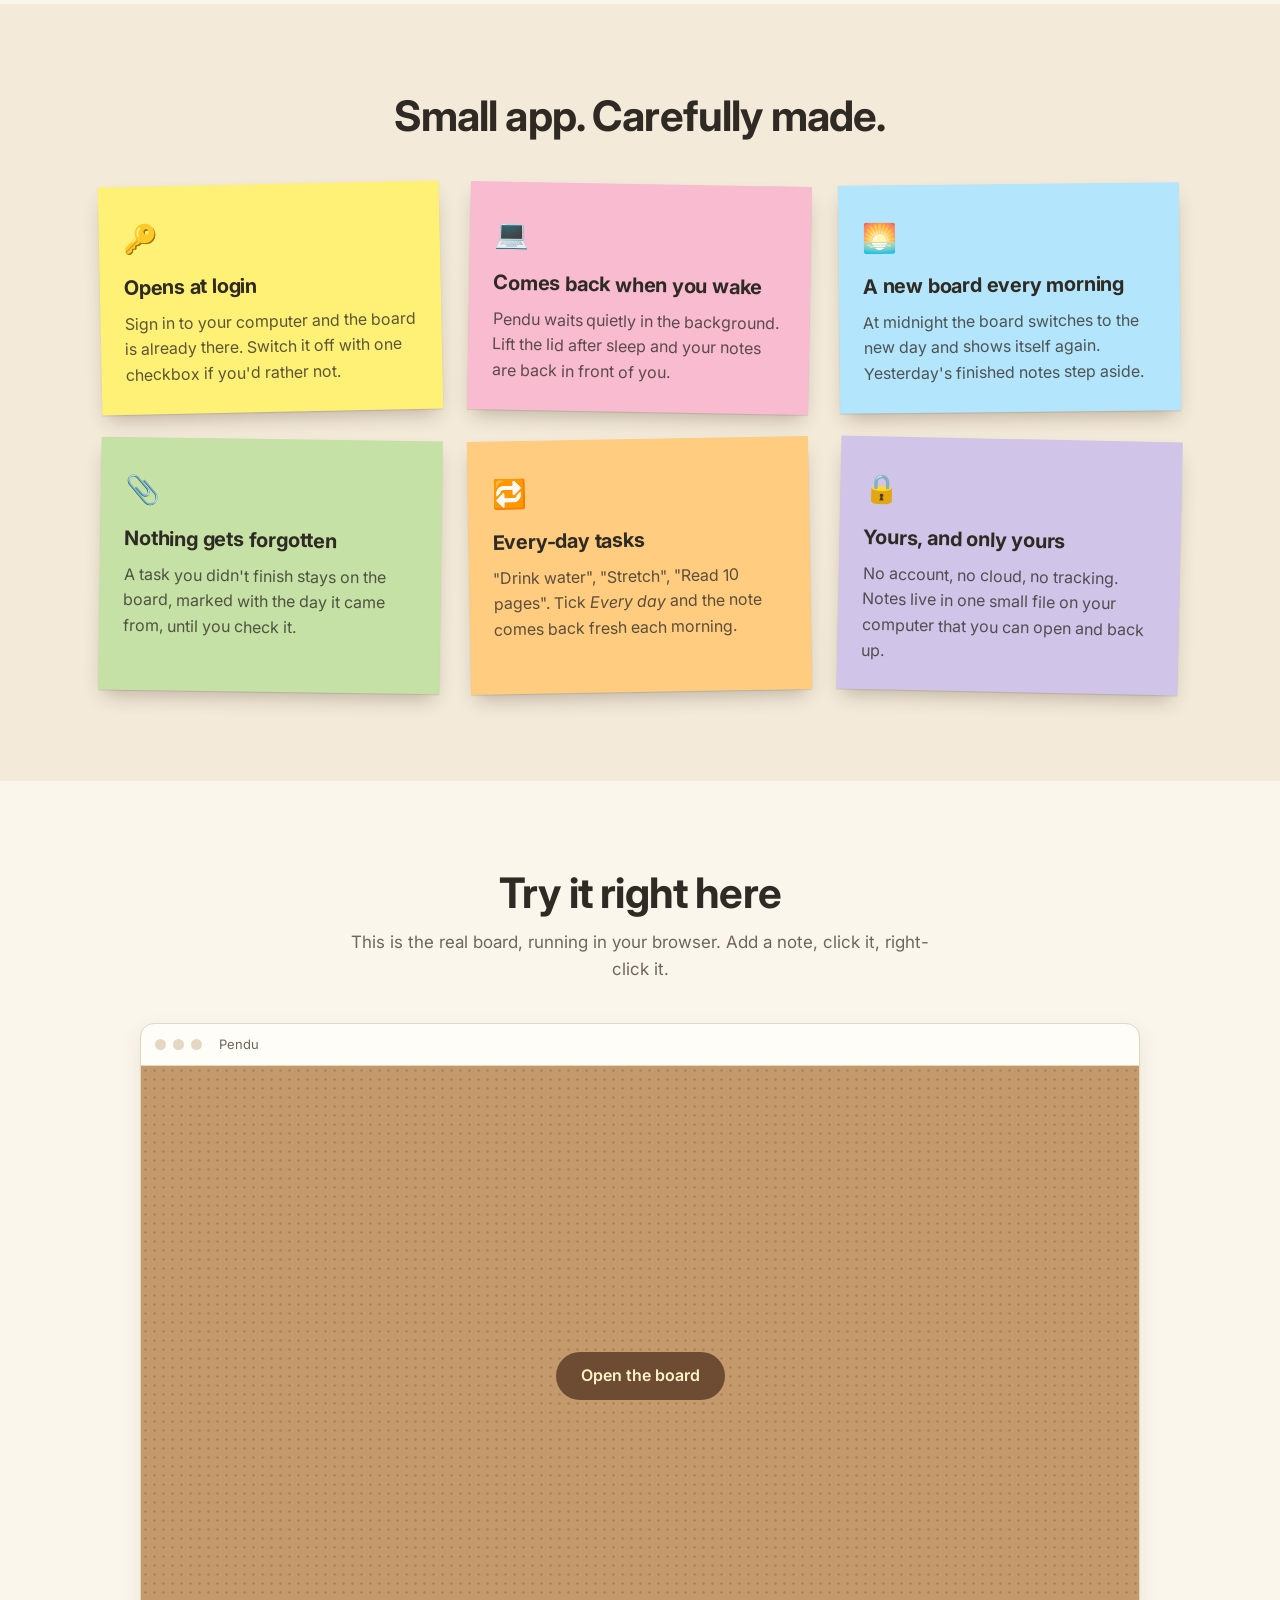
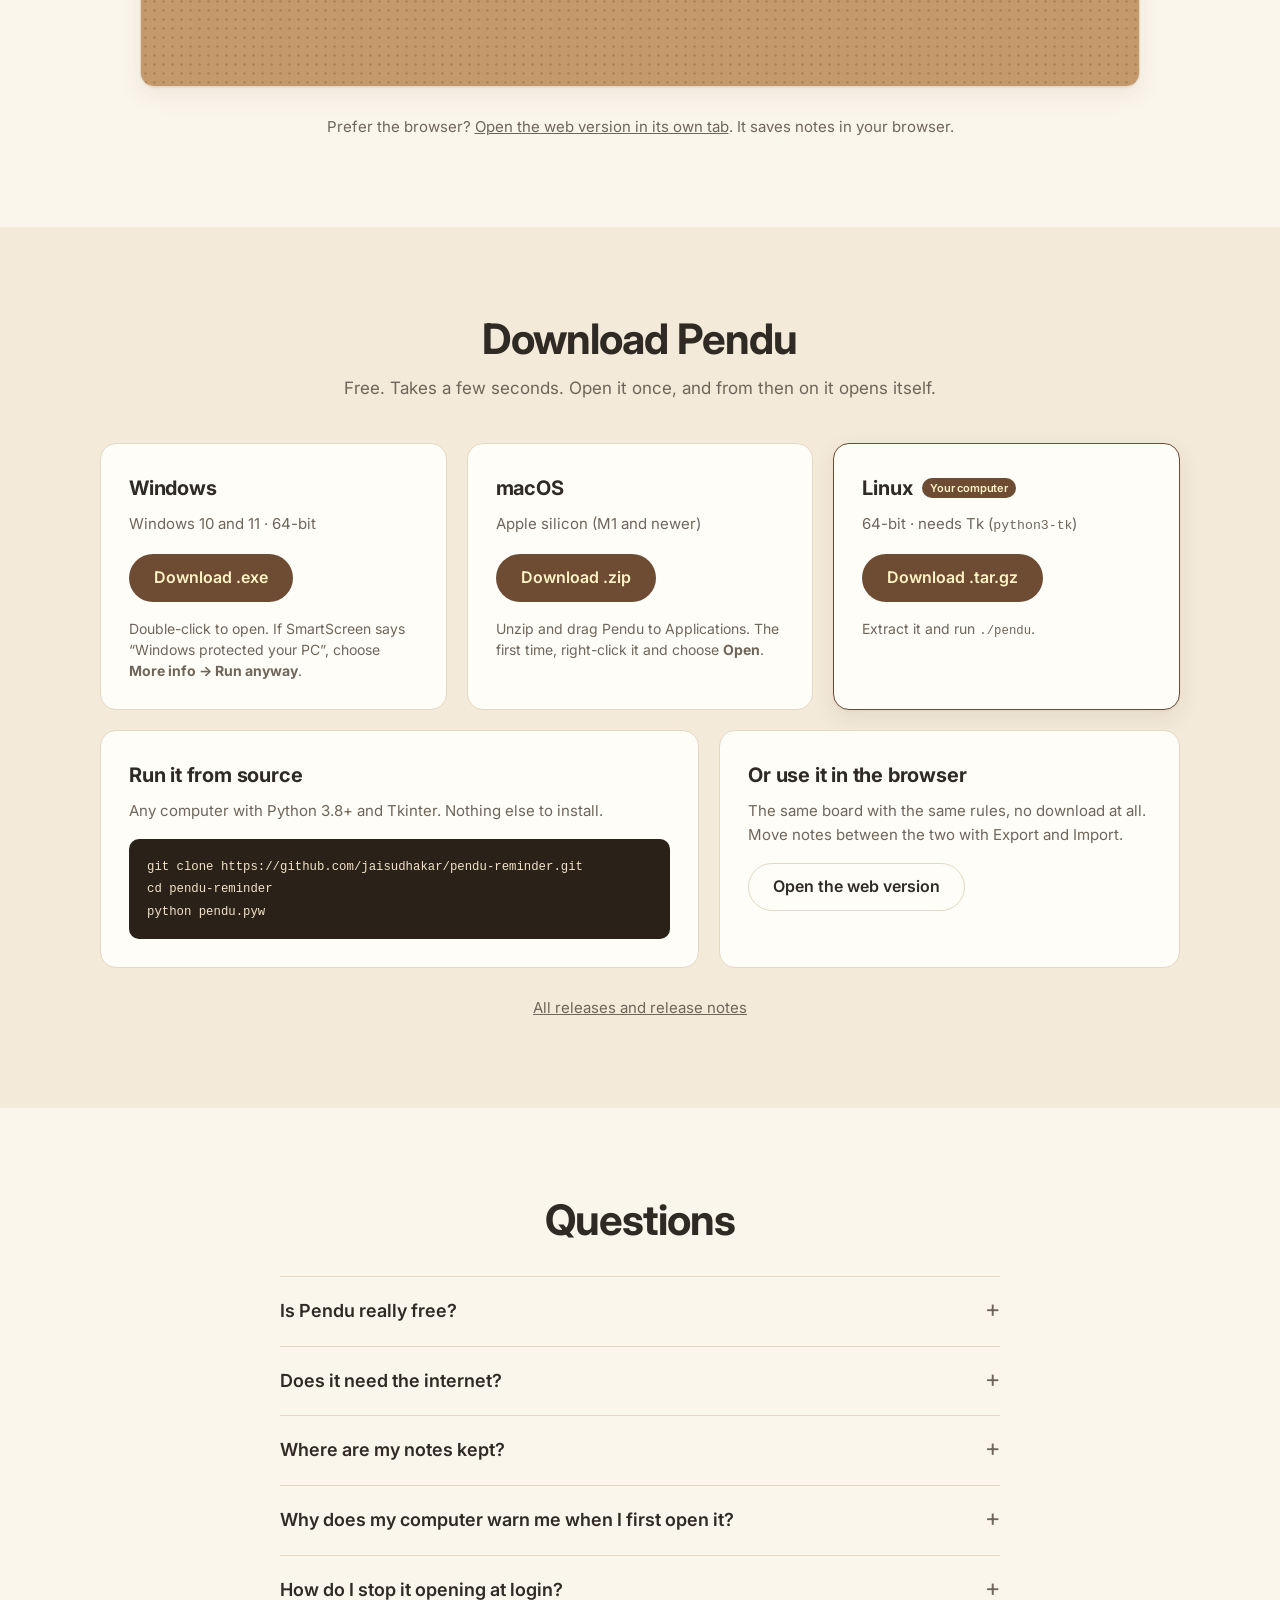
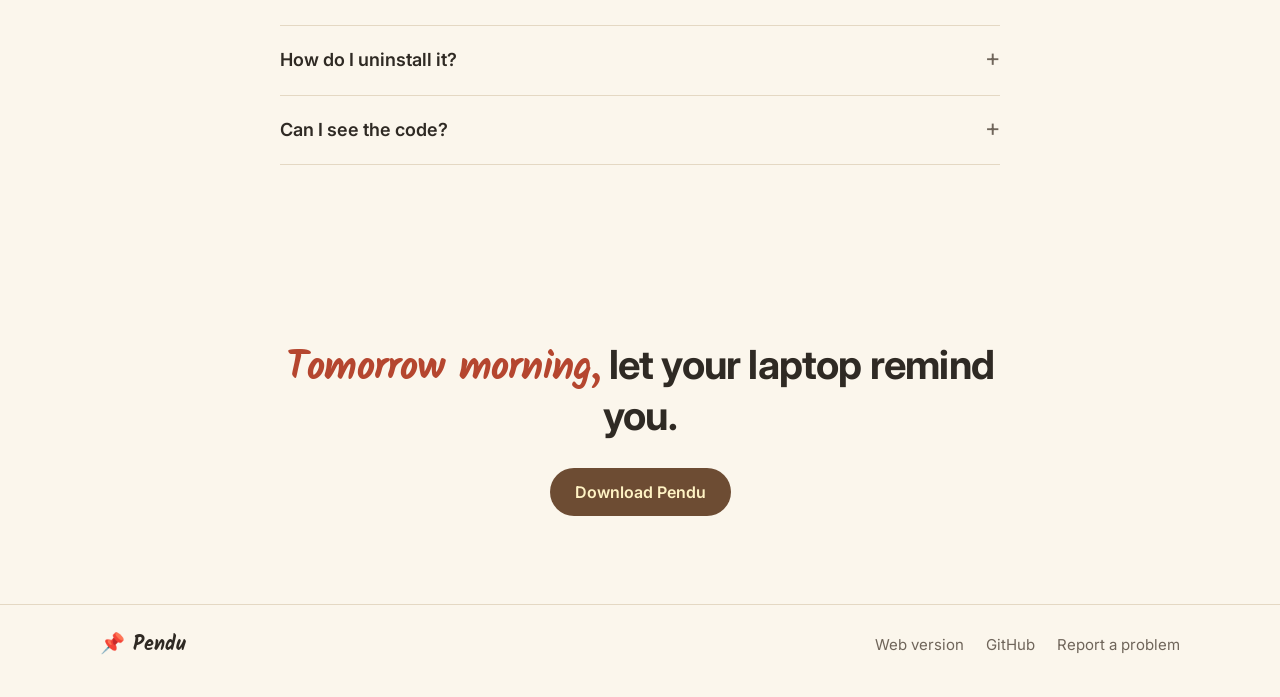
==== commit cc156e2d: "Add a product website and release workflows for launching Pendu - site/: a one-page product site wit" ====
--- a/site/index.html
+++ b/site/index.html
@@ -3,28 +3,31 @@
 <head>
   <meta charset="utf-8">
   <meta name="viewport" content="width=device-width, initial-scale=1">
-  <title>Pendu · Today's Tasks, Pinned To Your Desktop</title>
-  <meta name="description" content="Pendu pins today's tasks to a cork board as sticky notes, and puts the board in front of you when you log in, open your laptop, or start a new day. Free for Windows, macOS, Linux and the web.">
+  <title>Pendu · Today's tasks, pinned where you'll see them</title>
+  <meta name="description" content="Pendu puts today's tasks on a cork board as sticky notes and brings the board up the moment you open your laptop. Free for Windows, macOS and Linux.">
   <meta name="theme-color" content="#6d4c33">
-  <meta property="og:title" content="Pendu · Today's Tasks, Pinned To Your Desktop">
-  <meta property="og:description" content="A cork board of sticky notes that pops up when you open your laptop. Free and open source.">
-  <meta property="og:image" content="screenshot.png">
+
+  <meta property="og:type" content="website">
+  <meta property="og:title" content="Pendu · Today's tasks, pinned where you'll see them">
+  <meta property="og:description" content="Sticky notes for today that pop up when you open your laptop. Free for Windows, macOS and Linux.">
+  <!-- Social previews need full URLs. Change these if you use your own domain. -->
+  <meta property="og:url" content="https://jaisudhakar.github.io/pendu-reminder/">
+  <meta property="og:image" content="https://jaisudhakar.github.io/pendu-reminder/og.png">
+  <meta name="twitter:card" content="summary_large_image">
+
   <link rel="icon" href="data:image/svg+xml,<svg xmlns='http://www.w3.org/2000/svg' viewBox='0 0 100 100'><text y='.9em' font-size='90'>📌</text></svg>">
   <link rel="preconnect" href="https://fonts.googleapis.com">
   <link rel="preconnect" href="https://fonts.gstatic.com" crossorigin>
-  <link rel="stylesheet" href="https://fonts.googleapis.com/css2?family=Kalam:wght@400;700&family=DM+Sans:opsz,wght@9..40,400;9..40,500;9..40,700&display=swap">
-  <link rel="stylesheet" href="site.css">
-  <script>document.documentElement.classList.add("js");</script>
+  <link rel="stylesheet" href="https://fonts.googleapis.com/css2?family=Kalam:wght@400;700&family=Inter:wght@400;500;600;700&display=swap">
+  <link rel="stylesheet" href="style.css">
 </head>
 <body>
-  <a class="skip" href="#main">Skip to content</a>
-
-  <header class="nav" id="nav">
+  <header class="nav">
     <div class="wrap nav-inner">
-      <a class="nav-brand" href="#top" aria-label="Pendu home"><span aria-hidden="true">📌</span> Pendu</a>
+      <a class="nav-logo" href="#top"><span aria-hidden="true">📌</span> Pendu</a>
       <nav class="nav-links" aria-label="Sections">
-        <a href="#flow">How it works</a>
         <a href="#features">Features</a>
+        <a href="#try">Try it</a>
         <a href="#download">Download</a>
         <a href="#faq">FAQ</a>
       </nav>
@@ -32,269 +35,234 @@
     </div>
   </header>
 
-  <main id="main">
-    <!-- Hero ------------------------------------------------------------- -->
-    <section class="hero" id="top">
-      <div class="wrap hero-inner">
-        <div class="hero-copy reveal">
-          <p class="eyebrow">Free · Windows · macOS · Linux · Web</p>
-          <h1>Today's tasks,<br><span class="scribble">pinned</span> where you'll see them.</h1>
-          <p class="lede">Pendu is a cork board of sticky notes that pops up when you open your laptop. Jot today's tasks, tick them off, and whatever you don't finish stays pinned until you do.</p>
-          <div class="cta-row">
-            <a class="btn btn-primary" href="#download">Download for desktop</a>
-            <a class="btn btn-ghost" href="app/">Open in your browser →</a>
-          </div>
-          <p class="fine">No account, no sign-up. Your notes stay on your computer.</p>
-        </div>
-
-        <div class="hero-demo reveal">
-          <div class="window" id="demo">
-            <div class="window-bar" aria-hidden="true">
-              <span class="dot"></span><span class="dot"></span><span class="dot"></span>
-              <span class="window-title">Pendu</span>
+  <main id="top">
+    <!-- hero ---------------------------------------------------------------->
+    <section class="hero">
+      <div class="wrap hero-grid">
+        <div class="hero-copy">
+          <p class="eyebrow">Free desktop app · Windows, macOS, Linux</p>
+          <h1>Today's tasks, pinned where you'll <span class="hand">see them.</span></h1>
+          <p class="lead">
+            Pendu puts your to-dos on a cork board as sticky notes, and brings the board up
+            the moment you open your laptop. Write it down, tick it off, and whatever you
+            didn't get to is waiting for you tomorrow.
+          </p>
+          <div class="hero-actions">
+            <a class="btn btn-primary" id="primary-download" href="#download">Download for free</a>
+            <a class="btn btn-ghost" href="#try">Try it in your browser</a>
+          </div>
+          <p class="hero-meta" id="primary-meta">No account. No sign-up. Your notes stay on your computer.</p>
+        </div>
+
+        <div class="hero-board" aria-hidden="true">
+          <div class="mini-window">
+            <div class="mini-bar">
+              <span class="mini-logo">Pendu</span>
+              <span class="mini-date" id="mini-date">Today</span>
+              <span class="mini-progress"><span></span></span>
             </div>
-            <iframe src="app/?demo" title="Live Pendu board: try adding, ticking and removing notes" loading="lazy"></iframe>
-          </div>
-          <p class="demo-hint"><span class="arrow" aria-hidden="true">↑</span> This board works. Type a task and press Enter, or click a note to tick it off.</p>
-        </div>
-      </div>
-      <div class="hero-notes" aria-hidden="true">
-        <span class="deco note-yellow" style="--x: 2%;  --y: 88%; --r: -8deg;"></span>
-        <span class="deco note-pink"   style="--x: 90%; --y: 10%; --r: 7deg;"></span>
-        <span class="deco note-blue"   style="--x: 94%; --y: 72%; --r: -5deg;"></span>
-      </div>
-    </section>
-
-    <!-- The daily flow ---------------------------------------------------- -->
-    <section class="section" id="flow">
-      <div class="wrap">
-        <header class="section-head reveal">
-          <p class="eyebrow">How it works</p>
-          <h2>It shows up. You don't have to go looking.</h2>
-          <p>Most to-do apps wait for you to open them. Pendu opens itself at the moments you're about to start working.</p>
-        </header>
-
-        <ol class="flow">
-          <li class="flow-step reveal">
-            <div class="flow-art art-login" aria-hidden="true">
-              <div class="mini-screen"><div class="mini-board"><i class="y"></i><i class="p"></i><i class="g"></i></div></div>
+            <div class="mini-cork">
+              <div class="mini-note n1 yellow"><i class="pin"></i>Reply to Priya's email</div>
+              <div class="mini-note n2 pink"><i class="pin"></i>Drink water<small>every day</small></div>
+              <div class="mini-note n3 blue"><i class="pin"></i>Book the dentist<small>from 09/29</small></div>
+              <div class="mini-note n4 green"><i class="pin"></i>Pay electricity bill</div>
             </div>
-            <span class="flow-num">1</span>
-            <h3>You log in</h3>
-            <p>The board opens as soon as you sign in to your computer. Pendu sets this up for you the first time it runs.</p>
+            <div class="mini-input">Write a task for today and press Enter…</div>
+          </div>
+        </div>
+      </div>
+    </section>
+
+    <!-- the idea ------------------------------------------------------------->
+    <section class="idea">
+      <div class="wrap narrow">
+        <p class="big-quote">
+          Most to-do apps wait for you to open them.
+          <span class="hand">Pendu opens itself.</span>
+        </p>
+        <p class="muted">
+          It starts when you log in, and comes back to the front every time you wake your
+          laptop. So the first thing you see each morning is the short list of what today
+          is for. That is the whole app.
+        </p>
+      </div>
+    </section>
+
+    <!-- how it works --------------------------------------------------------->
+    <section class="steps">
+      <div class="wrap">
+        <h2 class="section-title">How it works</h2>
+        <ol class="step-list">
+          <li>
+            <span class="step-num">1</span>
+            <h3>Write it down</h3>
+            <p>Type a task and press Enter. A paper note floats up, sways into place and gets pinned to the board.</p>
           </li>
-          <li class="flow-step reveal">
-            <div class="flow-art art-wake" aria-hidden="true">
-              <div class="lid"></div>
-              <div class="mini-screen"><div class="mini-board"><i class="b"></i><i class="y"></i></div></div>
-            </div>
-            <span class="flow-num">2</span>
-            <h3>You open the lid</h3>
-            <p>Pendu keeps running quietly. When your laptop wakes from sleep, the board comes back to the front.</p>
+          <li>
+            <span class="step-num">2</span>
+            <h3>Open your laptop</h3>
+            <p>At login, after sleep, and at midnight for a fresh day, the board comes to the front on its own.</p>
           </li>
-          <li class="flow-step reveal">
-            <div class="flow-art art-midnight" aria-hidden="true">
-              <div class="moon"></div>
-              <div class="cal"><b>30</b><b class="next">01</b></div>
-            </div>
-            <span class="flow-num">3</span>
-            <h3>A new day starts</h3>
-            <p>At midnight the board turns over to the new date and shows itself again, ready for today's list.</p>
-          </li>
-          <li class="flow-step reveal">
-            <div class="flow-art art-carry" aria-hidden="true">
-              <div class="carry-note"><span>Pay the bill</span><em>from 09/29</em></div>
-            </div>
-            <span class="flow-num">4</span>
-            <h3>Nothing slips</h3>
-            <p>A task you didn't finish stays on the board the next day, marked <em>from MM/DD</em>, until you tick it off.</p>
+          <li>
+            <span class="step-num">3</span>
+            <h3>Tick it off</h3>
+            <p>Click a note to cross it out. Anything you didn't finish carries over to tomorrow, so nothing slips.</p>
           </li>
         </ol>
       </div>
     </section>
 
-    <!-- Features ----------------------------------------------------------- -->
-    <section class="section section-cork" id="features">
-      <div class="wrap">
-        <header class="section-head reveal">
-          <p class="eyebrow">Features</p>
-          <h2>Paper notes, with a few tricks.</h2>
-        </header>
-
-        <div class="notes-grid">
-          <article class="feature note-yellow reveal" style="--r: -1.5deg;">
-            <span class="pin" aria-hidden="true"></span>
-            <h3>Notes fly onto the board</h3>
-            <p>A new note floats up from the input bar, sways like paper and gets pinned with a little <em>pop</em>. Notes slide over when they change places.</p>
-          </article>
-          <article class="feature note-pink reveal" style="--r: 1.2deg;">
-            <span class="pin" aria-hidden="true"></span>
-            <h3>Tick things off</h3>
-            <p>Click a note to check it. It fades and gets crossed out, and the progress bar at the top fills up.</p>
-          </article>
-          <article class="feature note-blue reveal" style="--r: -.8deg;">
-            <span class="pin" aria-hidden="true"></span>
+    <!-- features ------------------------------------------------------------->
+    <section class="features" id="features">
+      <div class="wrap">
+        <h2 class="section-title">Small app. Carefully made.</h2>
+        <div class="feature-grid">
+          <article class="feature yellow">
+            <span class="feature-icon" aria-hidden="true">🔑</span>
+            <h3>Opens at login</h3>
+            <p>Sign in to your computer and the board is already there. Switch it off with one checkbox if you'd rather not.</p>
+          </article>
+          <article class="feature pink">
+            <span class="feature-icon" aria-hidden="true">💻</span>
+            <h3>Comes back when you wake</h3>
+            <p>Pendu waits quietly in the background. Lift the lid after sleep and your notes are back in front of you.</p>
+          </article>
+          <article class="feature blue">
+            <span class="feature-icon" aria-hidden="true">🌅</span>
+            <h3>A new board every morning</h3>
+            <p>At midnight the board switches to the new day and shows itself again. Yesterday's finished notes step aside.</p>
+          </article>
+          <article class="feature green">
+            <span class="feature-icon" aria-hidden="true">📎</span>
+            <h3>Nothing gets forgotten</h3>
+            <p>A task you didn't finish stays on the board, marked with the day it came from, until you check it.</p>
+          </article>
+          <article class="feature orange">
+            <span class="feature-icon" aria-hidden="true">🔁</span>
             <h3>Every-day tasks</h3>
-            <p>Tick <b>Every day</b> for things like "Drink water". It comes back unchecked each morning.</p>
-          </article>
-          <article class="feature note-green reveal" style="--r: 1.6deg;">
-            <span class="pin" aria-hidden="true"></span>
-            <h3>Carry-over</h3>
-            <p>Yesterday's unfinished tasks move to today, with the date they were written, so they can't quietly disappear.</p>
-          </article>
-          <article class="feature note-orange reveal" style="--r: -1.2deg;">
-            <span class="pin" aria-hidden="true"></span>
-            <h3>Six paper colours</h3>
-            <p>Pick a colour before you stick a note, or change it later from the right-click menu. Double-click to edit.</p>
-          </article>
-          <article class="feature note-purple reveal" style="--r: .9deg;">
-            <span class="pin" aria-hidden="true"></span>
-            <h3>Yours, offline</h3>
-            <p>Notes live in one small <code>notes.json</code> file on your computer. No account, no cloud, no tracking.</p>
-          </article>
-        </div>
-      </div>
-    </section>
-
-    <!-- Desktop screenshot ------------------------------------------------ -->
-    <section class="section" id="desktop">
-      <div class="wrap split">
-        <div class="split-copy reveal">
-          <p class="eyebrow">On your desktop</p>
-          <h2>A board that stays out of the way until you need it.</h2>
-          <ul class="ticks">
-            <li>Close the window and it just minimises. Pendu keeps watching for wake-up.</li>
-            <li>Only one copy runs at a time. Launching it again brings the board to the front.</li>
-            <li>Switch <b>Open when I log in</b> on or off from the top-right corner.</li>
-            <li>Right-click a note for its colour, repeat-every-day and remove options.</li>
-          </ul>
-        </div>
-        <figure class="shot reveal">
-          <img src="screenshot.png" width="960" height="660" alt="The Pendu desktop app: six sticky notes pinned to a cork board, one ticked off and crossed out, with the date and progress in the header." loading="lazy">
-        </figure>
-      </div>
-    </section>
-
-    <!-- Download ------------------------------------------------------------ -->
-    <section class="section section-wood" id="download">
-      <div class="wrap">
-        <header class="section-head reveal">
-          <p class="eyebrow">Download</p>
-          <h2>Free, for every computer you own.</h2>
-          <p>The desktop app needs Python 3.8 or newer with Tkinter. Nothing else to install.</p>
-        </header>
-
-        <div class="download reveal">
-          <div class="tabs" role="tablist" aria-label="Operating system">
-            <button class="tab" role="tab" id="tab-windows" aria-controls="panel-windows" aria-selected="true" data-os="windows">Windows</button>
-            <button class="tab" role="tab" id="tab-mac" aria-controls="panel-mac" aria-selected="false" tabindex="-1" data-os="mac">macOS</button>
-            <button class="tab" role="tab" id="tab-linux" aria-controls="panel-linux" aria-selected="false" tabindex="-1" data-os="linux">Linux</button>
-            <button class="tab" role="tab" id="tab-web" aria-controls="panel-web" aria-selected="false" tabindex="-1" data-os="web">Web</button>
-          </div>
-
-          <div class="panel" role="tabpanel" id="panel-windows" aria-labelledby="tab-windows">
-            <ol class="steps">
-              <li>Install <a href="https://www.python.org/downloads/">Python from python.org</a>. Tkinter comes with it.</li>
-              <li><a class="btn btn-primary btn-small" href="https://github.com/jaisudhakar/pendu-reminder/archive/refs/heads/main.zip">Download Pendu (.zip)</a> and unzip it anywhere.</li>
-              <li>Double-click <code>pendu.pyw</code>. That's it: the board opens, and it will open at every login from now on.</li>
-            </ol>
-          </div>
-
-          <div class="panel" role="tabpanel" id="panel-mac" aria-labelledby="tab-mac" hidden>
-            <ol class="steps">
-              <li>Install <a href="https://www.python.org/downloads/">Python from python.org</a> (or <code>brew install python-tk</code> with Homebrew).</li>
-              <li>Download and start Pendu from Terminal:
-                <div class="code"><pre><code>git clone https://github.com/jaisudhakar/pendu-reminder.git
+            <p>"Drink water", "Stretch", "Read 10 pages". Tick <em>Every day</em> and the note comes back fresh each morning.</p>
+          </article>
+          <article class="feature purple">
+            <span class="feature-icon" aria-hidden="true">🔒</span>
+            <h3>Yours, and only yours</h3>
+            <p>No account, no cloud, no tracking. Notes live in one small file on your computer that you can open and back up.</p>
+          </article>
+        </div>
+      </div>
+    </section>
+
+    <!-- try it --------------------------------------------------------------->
+    <section class="try" id="try">
+      <div class="wrap">
+        <h2 class="section-title">Try it right here</h2>
+        <p class="section-sub">This is the real board, running in your browser. Add a note, click it, right-click it.</p>
+        <div class="app-frame">
+          <div class="app-frame-bar" aria-hidden="true"><i></i><i></i><i></i><span>Pendu</span></div>
+          <div class="app-frame-body" id="app-frame-body">
+            <button class="btn btn-primary" id="load-board" type="button">Open the board</button>
+          </div>
+        </div>
+        <p class="section-foot">Prefer the browser? <a href="app/">Open the web version in its own tab</a>. It saves notes in your browser.</p>
+      </div>
+    </section>
+
+    <!-- download ------------------------------------------------------------->
+    <section class="download" id="download">
+      <div class="wrap">
+        <h2 class="section-title">Download Pendu</h2>
+        <p class="section-sub">Free. Takes a few seconds. Open it once, and from then on it opens itself.</p>
+
+        <div class="download-grid">
+          <article class="dl-card" data-os="windows">
+            <h3>Windows</h3>
+            <p class="dl-detail">Windows 10 and 11 · 64-bit</p>
+            <a class="btn btn-primary" data-asset="Pendu-Windows.exe" href="#">Download .exe</a>
+            <p class="dl-note">Double-click to open. If SmartScreen says “Windows protected your PC”, choose <strong>More info → Run anyway</strong>.</p>
+          </article>
+          <article class="dl-card" data-os="mac">
+            <h3>macOS</h3>
+            <p class="dl-detail">Apple silicon (M1 and newer)</p>
+            <a class="btn btn-primary" data-asset="Pendu-macOS.zip" href="#">Download .zip</a>
+            <p class="dl-note">Unzip and drag Pendu to Applications. The first time, right-click it and choose <strong>Open</strong>.</p>
+          </article>
+          <article class="dl-card" data-os="linux">
+            <h3>Linux</h3>
+            <p class="dl-detail">64-bit · needs Tk (<code>python3-tk</code>)</p>
+            <a class="btn btn-primary" data-asset="Pendu-Linux.tar.gz" href="#">Download .tar.gz</a>
+            <p class="dl-note">Extract it and run <code>./pendu</code>.</p>
+          </article>
+        </div>
+
+        <div class="dl-extra">
+          <div>
+            <h3>Run it from source</h3>
+            <p>Any computer with Python 3.8+ and Tkinter. Nothing else to install.</p>
+            <pre><code>git clone <span class="repo-url">https://github.com/jaisudhakar/pendu-reminder</span>.git
 cd pendu-reminder
-python3 pendu.pyw</code></pre><button class="copy" type="button">Copy</button></div>
-              </li>
-              <li>Pendu adds itself to your login items the first time it runs.</li>
-            </ol>
-          </div>
-
-          <div class="panel" role="tabpanel" id="panel-linux" aria-labelledby="tab-linux" hidden>
-            <ol class="steps">
-              <li>Install Tkinter: <code>sudo apt install python3-tk</code> (Debian/Ubuntu) or <code>sudo dnf install python3-tkinter</code> (Fedora).</li>
-              <li>Download and start Pendu:
-                <div class="code"><pre><code>git clone https://github.com/jaisudhakar/pendu-reminder.git
-cd pendu-reminder
-python3 pendu.pyw</code></pre><button class="copy" type="button">Copy</button></div>
-              </li>
-              <li>Pendu adds itself to <code>~/.config/autostart</code> the first time it runs.</li>
-            </ol>
-          </div>
-
-          <div class="panel" role="tabpanel" id="panel-web" aria-labelledby="tab-web" hidden>
-            <ol class="steps">
-              <li><a class="btn btn-primary btn-small" href="app/">Open Pendu in your browser</a>. Nothing to install.</li>
-              <li>Notes are saved in this browser. Use <b>⋯ → Export notes</b> and <b>Import notes</b> to move them to and from the desktop app.</li>
-              <li>Pin the tab or add it to your home screen. A browser tab can't open at login, but the notes settle back onto the board when you return on a new day.</li>
-            </ol>
-          </div>
-        </div>
-      </div>
-    </section>
-
-    <!-- FAQ ----------------------------------------------------------------- -->
-    <section class="section" id="faq">
+python pendu.pyw</code></pre>
+          </div>
+          <div>
+            <h3>Or use it in the browser</h3>
+            <p>The same board with the same rules, no download at all. Move notes between the two with Export and Import.</p>
+            <a class="btn btn-ghost" href="app/">Open the web version</a>
+          </div>
+        </div>
+        <p class="section-foot"><a class="releases-link" href="#">All releases and release notes</a></p>
+      </div>
+    </section>
+
+    <!-- faq ------------------------------------------------------------------>
+    <section class="faq" id="faq">
       <div class="wrap narrow">
-        <header class="section-head reveal">
-          <p class="eyebrow">FAQ</p>
-          <h2>Questions, answered.</h2>
-        </header>
-        <div class="faq reveal">
-          <details>
-            <summary>Is Pendu really free?</summary>
-            <p>Yes. It's free and open source. The code is on <a href="https://github.com/jaisudhakar/pendu-reminder">GitHub</a>.</p>
-          </details>
-          <details>
-            <summary>Where are my notes stored?</summary>
-            <p>On the desktop, in <code>~/.pendu/notes.json</code>. Set the <code>PENDU_HOME</code> environment variable, or pass <code>--data FILE</code>, to keep them somewhere else. On the web, they're saved in your browser.</p>
-          </details>
-          <details>
-            <summary>How do I stop it opening at login?</summary>
-            <p>Untick <b>Open when I log in</b> in the top-right corner of the board, or run <code>python -m pendu --remove-autostart</code>.</p>
-          </details>
-          <details>
-            <summary>What happens to tasks I don't finish?</summary>
-            <p>They stay on the board the next day, marked with the date you wrote them, until you tick them off. Finished one-off notes can be cleared with <b>Clear finished</b>.</p>
-          </details>
-          <details>
-            <summary>Can I use the web and desktop versions together?</summary>
-            <p>Yes. Both use the same <code>notes.json</code> format. Export from one and import into the other.</p>
-          </details>
-          <details>
-            <summary>I moved the Pendu folder and it stopped opening at login.</summary>
-            <p>Turn <b>Open when I log in</b> off and on again so it points to the new place.</p>
-          </details>
-        </div>
-      </div>
-    </section>
-
-    <!-- Closing CTA --------------------------------------------------------- -->
+        <h2 class="section-title">Questions</h2>
+        <details>
+          <summary>Is Pendu really free?</summary>
+          <p>Yes. No trial, no account, no ads.</p>
+        </details>
+        <details>
+          <summary>Does it need the internet?</summary>
+          <p>No. Pendu works entirely offline and never sends your notes anywhere.</p>
+        </details>
+        <details>
+          <summary>Where are my notes kept?</summary>
+          <p>In <code>~/.pendu/notes.json</code> on your computer, a plain file you can open, copy or back up. The web version keeps them in your browser.</p>
+        </details>
+        <details>
+          <summary>Why does my computer warn me when I first open it?</summary>
+          <p>Pendu's downloads aren't code-signed yet, so Windows and macOS show a warning the first time. On Windows choose <strong>More info → Run anyway</strong>. On a Mac, right-click Pendu and choose <strong>Open</strong>. You only need to do this once. You can also run it from source.</p>
+        </details>
+        <details>
+          <summary>How do I stop it opening at login?</summary>
+          <p>Untick <strong>Open when I log in</strong> in the top-right corner of the board.</p>
+        </details>
+        <details>
+          <summary>How do I uninstall it?</summary>
+          <p>Untick <strong>Open when I log in</strong>, quit Pendu, then delete the app. To remove your notes too, delete the <code>.pendu</code> folder in your home folder.</p>
+        </details>
+        <details>
+          <summary>Can I see the code?</summary>
+          <p>Yes, it's all on <a class="repo-link" href="https://github.com/jaisudhakar/pendu-reminder">GitHub</a>. Bug reports and ideas are welcome there.</p>
+        </details>
+      </div>
+    </section>
+
+    <!-- closing -------------------------------------------------------------->
     <section class="closing">
-      <div class="wrap closing-inner reveal">
-        <div class="closing-note note-yellow">
-          <span class="pin" aria-hidden="true"></span>
-          <p class="closing-title">Start tomorrow with a list that's already there.</p>
-          <div class="cta-row">
-            <a class="btn btn-primary" href="#download">Download Pendu</a>
-            <a class="btn btn-ghost" href="app/">Try it in your browser</a>
-          </div>
-        </div>
+      <div class="wrap narrow">
+        <p class="big-quote"><span class="hand">Tomorrow morning,</span> let your laptop remind you.</p>
+        <a class="btn btn-primary" href="#download">Download Pendu</a>
       </div>
     </section>
   </main>
 
   <footer class="footer">
     <div class="wrap footer-inner">
-      <span class="nav-brand"><span aria-hidden="true">📌</span> Pendu</span>
+      <span><span aria-hidden="true">📌</span> Pendu</span>
       <nav aria-label="Footer">
-        <a href="app/">Web app</a>
-        <a href="https://github.com/jaisudhakar/pendu-reminder">GitHub</a>
-        <a href="https://github.com/jaisudhakar/pendu-reminder/issues">Report a problem</a>
+        <a href="app/">Web version</a>
+        <a class="repo-link" href="https://github.com/jaisudhakar/pendu-reminder">GitHub</a>
+        <a class="issues-link" href="https://github.com/jaisudhakar/pendu-reminder/issues">Report a problem</a>
       </nav>
-      <span class="fine">Made by Sudhakar. Free and open source.</span>
     </div>
   </footer>
 
--- a/site/style.css
+++ b/site/style.css
@@ -0,0 +1,386 @@
+/* Pendu product page. Same wood, cork and paper as the board itself. */
+
+:root {
+  --bg: #fbf6ec;
+  --bg-alt: #f3ead9;
+  --surface: #fffdf8;
+  --text: #2f2a24;
+  --muted: #6f655a;
+  --line: #e4d8c3;
+  --accent: #6d4c33;
+  --accent-hover: #563a26;
+  --accent-text: #fff3c4;
+  --cork: #c49a6c;
+  --wood: #6d4c33;
+  --cream: #fff3c4;
+  --shadow: 0 1px 2px rgba(60, 40, 20, .06), 0 8px 24px rgba(60, 40, 20, .08);
+
+  --yellow: #fff176; --pink: #f8bbd0; --green: #c5e1a5;
+  --blue: #b3e5fc;   --orange: #ffcc80; --purple: #d1c4e9;
+
+  --ui: "Inter", "Segoe UI", system-ui, -apple-system, "Helvetica Neue", Arial, sans-serif;
+  --hand: "Kalam", "Segoe Print", "Marker Felt", "Comic Sans MS", cursive;
+  --mono: ui-monospace, "SFMono-Regular", Menlo, Consolas, monospace;
+}
+
+@media (prefers-color-scheme: dark) {
+  :root {
+    --bg: #1c1712;
+    --bg-alt: #241e17;
+    --surface: #2b241c;
+    --text: #f3e9da;
+    --muted: #b8aa97;
+    --line: #3d3328;
+    --accent: #f2c96b;
+    --accent-hover: #ffd986;
+    --accent-text: #2a1d10;
+    --shadow: 0 1px 2px rgba(0, 0, 0, .3), 0 8px 24px rgba(0, 0, 0, .35);
+  }
+}
+
+* { box-sizing: border-box; }
+
+html { scroll-behavior: smooth; scroll-padding-top: 72px; }
+@media (prefers-reduced-motion: reduce) { html { scroll-behavior: auto; } }
+
+body {
+  margin: 0;
+  background: var(--bg);
+  color: var(--text);
+  font-family: var(--ui);
+  font-size: 17px;
+  line-height: 1.6;
+  -webkit-font-smoothing: antialiased;
+}
+
+a { color: inherit; }
+img { max-width: 100%; }
+code { font-family: var(--mono); font-size: .88em; }
+
+.wrap { width: 100%; max-width: 1120px; margin: 0 auto; padding: 0 20px; }
+.wrap.narrow { max-width: 760px; }
+.hand { font-family: var(--hand); font-weight: 700; }
+.muted { color: var(--muted); }
+
+/* -- buttons ------------------------------------------------------------ */
+
+.btn {
+  display: inline-flex;
+  align-items: center;
+  justify-content: center;
+  gap: 8px;
+  min-height: 48px;
+  padding: 12px 24px;
+  border: 1.5px solid transparent;
+  border-radius: 999px;
+  font: 600 16px/1.2 var(--ui);
+  text-decoration: none;
+  cursor: pointer;
+  transition: background .15s, border-color .15s, transform .15s;
+}
+.btn:active { transform: translateY(1px); }
+.btn:focus-visible { outline: 3px solid var(--accent); outline-offset: 3px; }
+.btn-primary { background: var(--accent); color: var(--accent-text); }
+.btn-primary:hover { background: var(--accent-hover); }
+.btn-ghost { border-color: var(--line); background: var(--surface); color: var(--text); }
+.btn-ghost:hover { border-color: var(--muted); }
+.btn-small { min-height: 38px; padding: 8px 18px; font-size: 14px; background: var(--accent); color: var(--accent-text); }
+
+/* -- nav ---------------------------------------------------------------- */
+
+.nav {
+  position: sticky;
+  top: 0;
+  z-index: 10;
+  background: color-mix(in srgb, var(--bg) 85%, transparent);
+  backdrop-filter: saturate(1.4) blur(12px);
+  -webkit-backdrop-filter: saturate(1.4) blur(12px);
+  border-bottom: 1px solid var(--line);
+}
+.nav-inner { display: flex; align-items: center; gap: 28px; height: 64px; }
+.nav-logo { font: 700 26px/1 var(--hand); text-decoration: none; margin-right: auto; }
+.nav-links { display: flex; gap: 24px; }
+.nav-links a { color: var(--muted); text-decoration: none; font-size: 15px; font-weight: 500; }
+.nav-links a:hover { color: var(--text); }
+@media (max-width: 680px) { .nav-links { display: none; } }
+
+/* -- hero --------------------------------------------------------------- */
+
+.hero { padding: 72px 0 88px; overflow: hidden; }
+.hero-grid { display: grid; grid-template-columns: 1.05fr 1fr; gap: 56px; align-items: center; }
+@media (max-width: 900px) {
+  .hero { padding: 40px 0 56px; }
+  .hero-grid { grid-template-columns: 1fr; gap: 40px; }
+}
+
+.eyebrow {
+  display: inline-block;
+  margin: 0 0 18px;
+  padding: 5px 12px;
+  border: 1px solid var(--line);
+  border-radius: 999px;
+  background: var(--surface);
+  color: var(--muted);
+  font-size: 13px;
+  font-weight: 600;
+  letter-spacing: .02em;
+}
+
+h1 {
+  margin: 0 0 20px;
+  font-size: clamp(38px, 5.6vw, 62px);
+  line-height: 1.05;
+  letter-spacing: -.03em;
+  font-weight: 700;
+}
+h1 .hand { font-weight: 700; letter-spacing: 0; color: #b5462f; }
+@media (prefers-color-scheme: dark) { h1 .hand { color: #f2a36b; } }
+
+.lead { margin: 0 0 28px; font-size: 19px; color: var(--muted); max-width: 34em; }
+.hero-actions { display: flex; flex-wrap: wrap; gap: 12px; }
+.hero-meta { margin: 16px 0 0; font-size: 14px; color: var(--muted); }
+
+/* The little board in the hero, animated from site.js. */
+
+.hero-board { perspective: 1400px; }
+.mini-window {
+  border-radius: 14px;
+  overflow: hidden;
+  box-shadow: 0 30px 60px -20px rgba(60, 35, 15, .45), 0 0 0 1px rgba(60, 35, 15, .12);
+  transform: rotateY(-8deg) rotateX(4deg);
+  background: var(--cork);
+}
+@media (max-width: 900px) { .mini-window { transform: none; } }
+
+.mini-bar, .mini-input { background: var(--wood); color: #f3e2c7; }
+.mini-bar { display: flex; align-items: baseline; gap: 12px; padding: 10px 16px; }
+.mini-logo { font: 700 22px/1 var(--hand); color: var(--cream); }
+.mini-date { font-size: 13px; opacity: .85; margin-right: auto; min-width: 0; white-space: nowrap; overflow: hidden; text-overflow: ellipsis; }
+.mini-progress { width: 80px; height: 6px; border-radius: 3px; background: rgba(255, 255, 255, .18); overflow: hidden; align-self: center; }
+.mini-progress span { display: block; height: 100%; width: var(--done, 0%); background: #8bc34a; transition: width .5s ease; }
+
+.mini-cork {
+  position: relative;
+  display: grid;
+  grid-template-columns: 1fr 1fr;
+  gap: 22px;
+  padding: 30px 26px 26px;
+  min-height: 330px;
+  background-color: var(--cork);
+  background-image:
+    radial-gradient(rgba(90, 60, 30, .22) 1px, transparent 1.5px),
+    radial-gradient(rgba(255, 240, 210, .18) 1px, transparent 1.5px);
+  background-size: 9px 9px, 13px 13px;
+  background-position: 0 0, 4px 6px;
+}
+
+.mini-note {
+  position: relative;
+  min-height: 118px;
+  padding: 24px 14px 12px;
+  background: var(--paper);
+  font: 400 19px/1.25 var(--hand);
+  color: #2f2a24;
+  box-shadow: 0 1px 1px rgba(0, 0, 0, .12), 0 6px 12px rgba(60, 35, 15, .25);
+  transform: rotate(var(--tilt));
+  transition: transform .9s cubic-bezier(.34, 1.35, .64, 1), opacity .5s ease;
+}
+.mini-note small { display: block; margin-top: 6px; font: 600 11px/1 var(--ui); color: rgba(47, 42, 36, .55); text-transform: uppercase; letter-spacing: .06em; }
+.mini-note .pin {
+  position: absolute;
+  top: 7px;
+  left: calc(50% - 7px);
+  width: 14px;
+  height: 14px;
+  border-radius: 50%;
+  background: radial-gradient(circle at 35% 30%, rgba(255, 255, 255, .7) 0 20%, transparent 30%), var(--pin-color);
+  box-shadow: 1px 3px 2px rgba(60, 35, 15, .4);
+}
+.mini-note::after {
+  content: "";
+  position: absolute;
+  left: 12px;
+  right: 12px;
+  top: 44%;
+  height: 2px;
+  background: #5d5146;
+  transform: scaleX(0) rotate(-2deg);
+  transform-origin: left;
+  transition: transform .45s ease;
+}
+.mini-note.done { opacity: .55; }
+.mini-note.done::after { transform: scaleX(1) rotate(-2deg); }
+
+.mini-note.yellow { --paper: var(--yellow); --pin-color: #e53935; --tilt: -2.5deg; }
+.mini-note.pink   { --paper: var(--pink);   --pin-color: #1e88e5; --tilt: 2deg; }
+.mini-note.blue   { --paper: var(--blue);   --pin-color: #fb8c00; --tilt: 1.5deg; }
+.mini-note.green  { --paper: var(--green);  --pin-color: #e53935; --tilt: -1.5deg; }
+
+/* Before a note is "stuck", it waits down by the input bar. */
+.animated .mini-note:not(.in) {
+  opacity: 0;
+  transform: translateY(260px) rotate(12deg) scale(.7);
+  transition: none;
+}
+
+.mini-input { padding: 12px 16px; font-size: 13px; opacity: .95; }
+.mini-input::before { content: "✎ "; }
+
+/* -- sections ----------------------------------------------------------- */
+
+section { padding: 88px 0; }
+@media (max-width: 700px) { section { padding: 60px 0; } }
+
+.section-title {
+  margin: 0 0 12px;
+  text-align: center;
+  font-size: clamp(30px, 4vw, 42px);
+  line-height: 1.15;
+  letter-spacing: -.02em;
+}
+.section-sub { margin: 0 auto 40px; max-width: 36em; text-align: center; color: var(--muted); }
+.section-foot { margin: 28px 0 0; text-align: center; color: var(--muted); font-size: 15px; }
+
+.idea { background: var(--bg-alt); text-align: center; }
+.big-quote { margin: 0 0 18px; font-size: clamp(28px, 3.6vw, 40px); line-height: 1.2; letter-spacing: -.02em; font-weight: 700; }
+.big-quote .hand { color: #b5462f; }
+@media (prefers-color-scheme: dark) { .big-quote .hand { color: #f2a36b; } }
+.idea .muted { font-size: 18px; margin: 0; }
+
+/* How it works */
+.step-list { list-style: none; margin: 40px 0 0; padding: 0; display: grid; grid-template-columns: repeat(3, 1fr); gap: 28px; }
+@media (max-width: 800px) { .step-list { grid-template-columns: 1fr; } }
+.step-list li { padding: 28px; border: 1px solid var(--line); border-radius: 16px; background: var(--surface); }
+.step-num {
+  display: inline-grid;
+  place-items: center;
+  width: 38px;
+  height: 38px;
+  margin-bottom: 14px;
+  border-radius: 50%;
+  background: var(--accent);
+  color: var(--accent-text);
+  font: 700 20px/1 var(--hand);
+}
+.step-list h3, .feature h3, .dl-card h3, .dl-extra h3 { margin: 0 0 8px; font-size: 20px; letter-spacing: -.01em; }
+.step-list p, .feature p { margin: 0; color: var(--muted); font-size: 16px; }
+
+/* Features: each card is a sticky note */
+.features { background: var(--bg-alt); }
+.feature-grid { display: grid; grid-template-columns: repeat(3, 1fr); gap: 28px; margin-top: 44px; }
+@media (max-width: 900px) { .feature-grid { grid-template-columns: repeat(2, 1fr); } }
+@media (max-width: 600px) { .feature-grid { grid-template-columns: 1fr; } }
+.feature {
+  position: relative;
+  padding: 30px 24px 26px;
+  background: var(--paper);
+  color: #2f2a24;
+  box-shadow: 0 1px 1px rgba(0, 0, 0, .1), 0 10px 20px -6px rgba(60, 35, 15, .3);
+  transform: rotate(var(--tilt, 0deg));
+  transition: transform .25s ease;
+}
+.feature:hover { transform: rotate(0deg) translateY(-4px); }
+.feature p { color: rgba(47, 42, 36, .78); }
+.feature-icon { display: block; font-size: 28px; margin-bottom: 10px; }
+.feature.yellow { --paper: var(--yellow); --tilt: -1.2deg; }
+.feature.pink   { --paper: var(--pink);   --tilt: 1deg; }
+.feature.blue   { --paper: var(--blue);   --tilt: -.6deg; }
+.feature.green  { --paper: var(--green);  --tilt: .8deg; }
+.feature.orange { --paper: var(--orange); --tilt: -1deg; }
+.feature.purple { --paper: var(--purple); --tilt: 1.2deg; }
+@media (prefers-reduced-motion: reduce) { .feature, .feature:hover { transform: none; } }
+
+/* Try it */
+.app-frame {
+  max-width: 1000px;
+  margin: 0 auto;
+  border-radius: 14px;
+  overflow: hidden;
+  border: 1px solid var(--line);
+  box-shadow: var(--shadow);
+  background: var(--surface);
+}
+.app-frame-bar { display: flex; align-items: center; gap: 7px; padding: 10px 14px; border-bottom: 1px solid var(--line); }
+.app-frame-bar i { width: 11px; height: 11px; border-radius: 50%; background: var(--line); }
+.app-frame-bar span { margin-left: 10px; font-size: 13px; color: var(--muted); }
+.app-frame-body {
+  display: grid;
+  place-items: center;
+  height: min(620px, 75vh);
+  background: var(--cork);
+  background-image: radial-gradient(rgba(90, 60, 30, .22) 1px, transparent 1.5px);
+  background-size: 9px 9px;
+}
+.app-frame-body iframe { width: 100%; height: 100%; border: 0; display: block; }
+
+/* Download */
+.download { background: var(--bg-alt); }
+.download-grid { display: grid; grid-template-columns: repeat(3, 1fr); gap: 20px; }
+@media (max-width: 860px) { .download-grid { grid-template-columns: 1fr; } }
+.dl-card {
+  display: flex;
+  flex-direction: column;
+  align-items: flex-start;
+  padding: 28px;
+  border: 1.5px solid var(--line);
+  border-radius: 16px;
+  background: var(--surface);
+}
+.dl-card.yours { border-color: var(--accent); box-shadow: var(--shadow); }
+.dl-card.yours h3::after {
+  content: "Your computer";
+  margin-left: 10px;
+  padding: 3px 8px;
+  border-radius: 999px;
+  background: var(--accent);
+  color: var(--accent-text);
+  font-size: 11px;
+  font-weight: 600;
+  vertical-align: middle;
+}
+.dl-detail { margin: 0 0 18px; color: var(--muted); font-size: 15px; }
+.dl-note { margin: 16px 0 0; color: var(--muted); font-size: 14px; line-height: 1.5; }
+
+.dl-extra { display: grid; grid-template-columns: 1.3fr 1fr; gap: 20px; margin-top: 20px; }
+@media (max-width: 860px) { .dl-extra { grid-template-columns: 1fr; } }
+.dl-extra > div { padding: 28px; border: 1.5px solid var(--line); border-radius: 16px; background: var(--surface); min-width: 0; }
+.dl-extra p { margin: 0 0 16px; color: var(--muted); font-size: 15px; }
+pre {
+  margin: 0;
+  padding: 16px 18px;
+  overflow-x: auto;
+  border-radius: 10px;
+  background: #2a2119;
+  color: #f3e2c7;
+  font-size: 14px;
+  line-height: 1.6;
+}
+
+/* FAQ */
+.faq details { border-bottom: 1px solid var(--line); }
+.faq details:first-of-type { border-top: 1px solid var(--line); margin-top: 32px; }
+.faq summary {
+  display: flex;
+  justify-content: space-between;
+  gap: 16px;
+  padding: 20px 0;
+  font-size: 18px;
+  font-weight: 600;
+  cursor: pointer;
+  list-style: none;
+}
+.faq summary::-webkit-details-marker { display: none; }
+.faq summary::after { content: "+"; font-weight: 400; font-size: 24px; line-height: 1; color: var(--muted); transition: transform .2s; }
+.faq details[open] summary::after { transform: rotate(45deg); }
+.faq details p { margin: 0 0 20px; color: var(--muted); }
+
+.closing { text-align: center; }
+.closing .big-quote { margin-bottom: 28px; }
+
+/* Footer */
+.footer { padding: 28px 0 40px; border-top: 1px solid var(--line); color: var(--muted); font-size: 15px; }
+.footer-inner { display: flex; flex-wrap: wrap; gap: 16px 28px; justify-content: space-between; align-items: center; }
+.footer-inner > span { font: 700 20px/1 var(--hand); color: var(--text); }
+.footer nav { display: flex; flex-wrap: wrap; gap: 8px 22px; }
+.footer a { text-decoration: none; }
+.footer a:hover { color: var(--text); text-decoration: underline; }
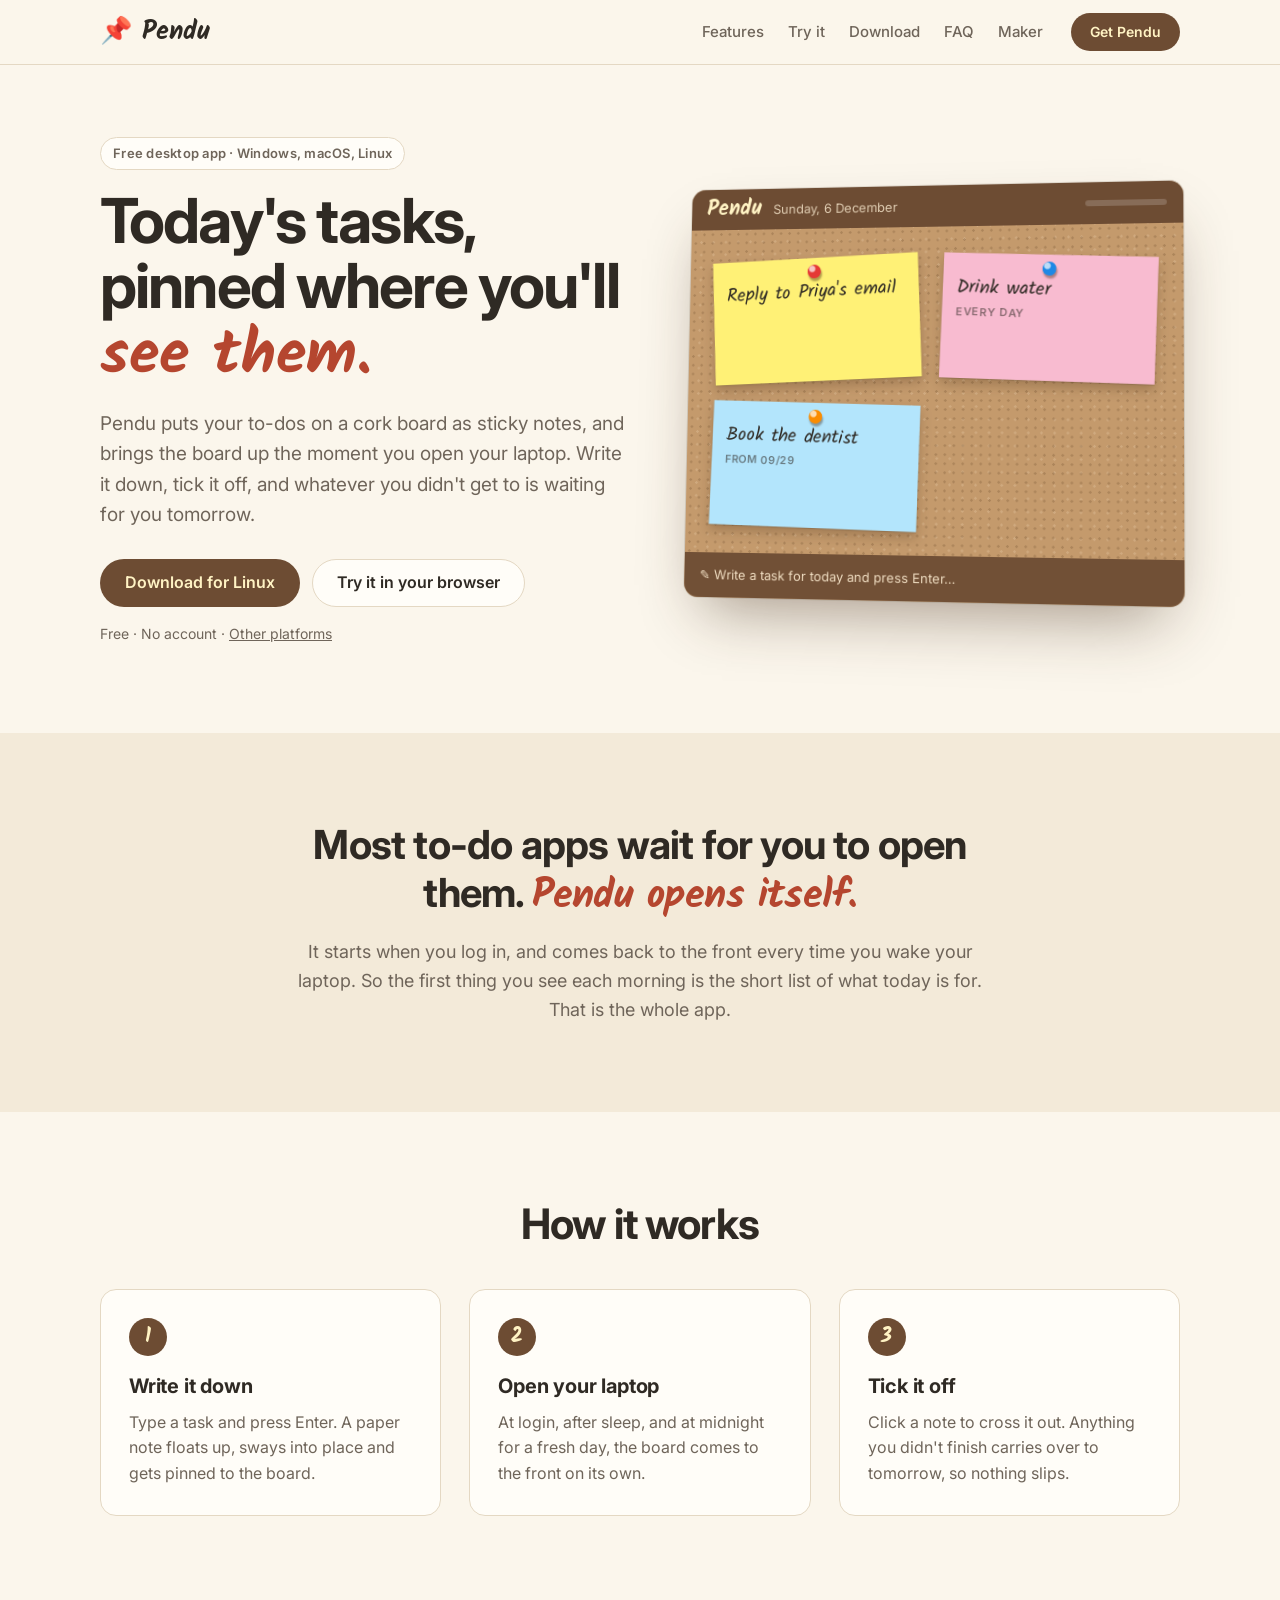
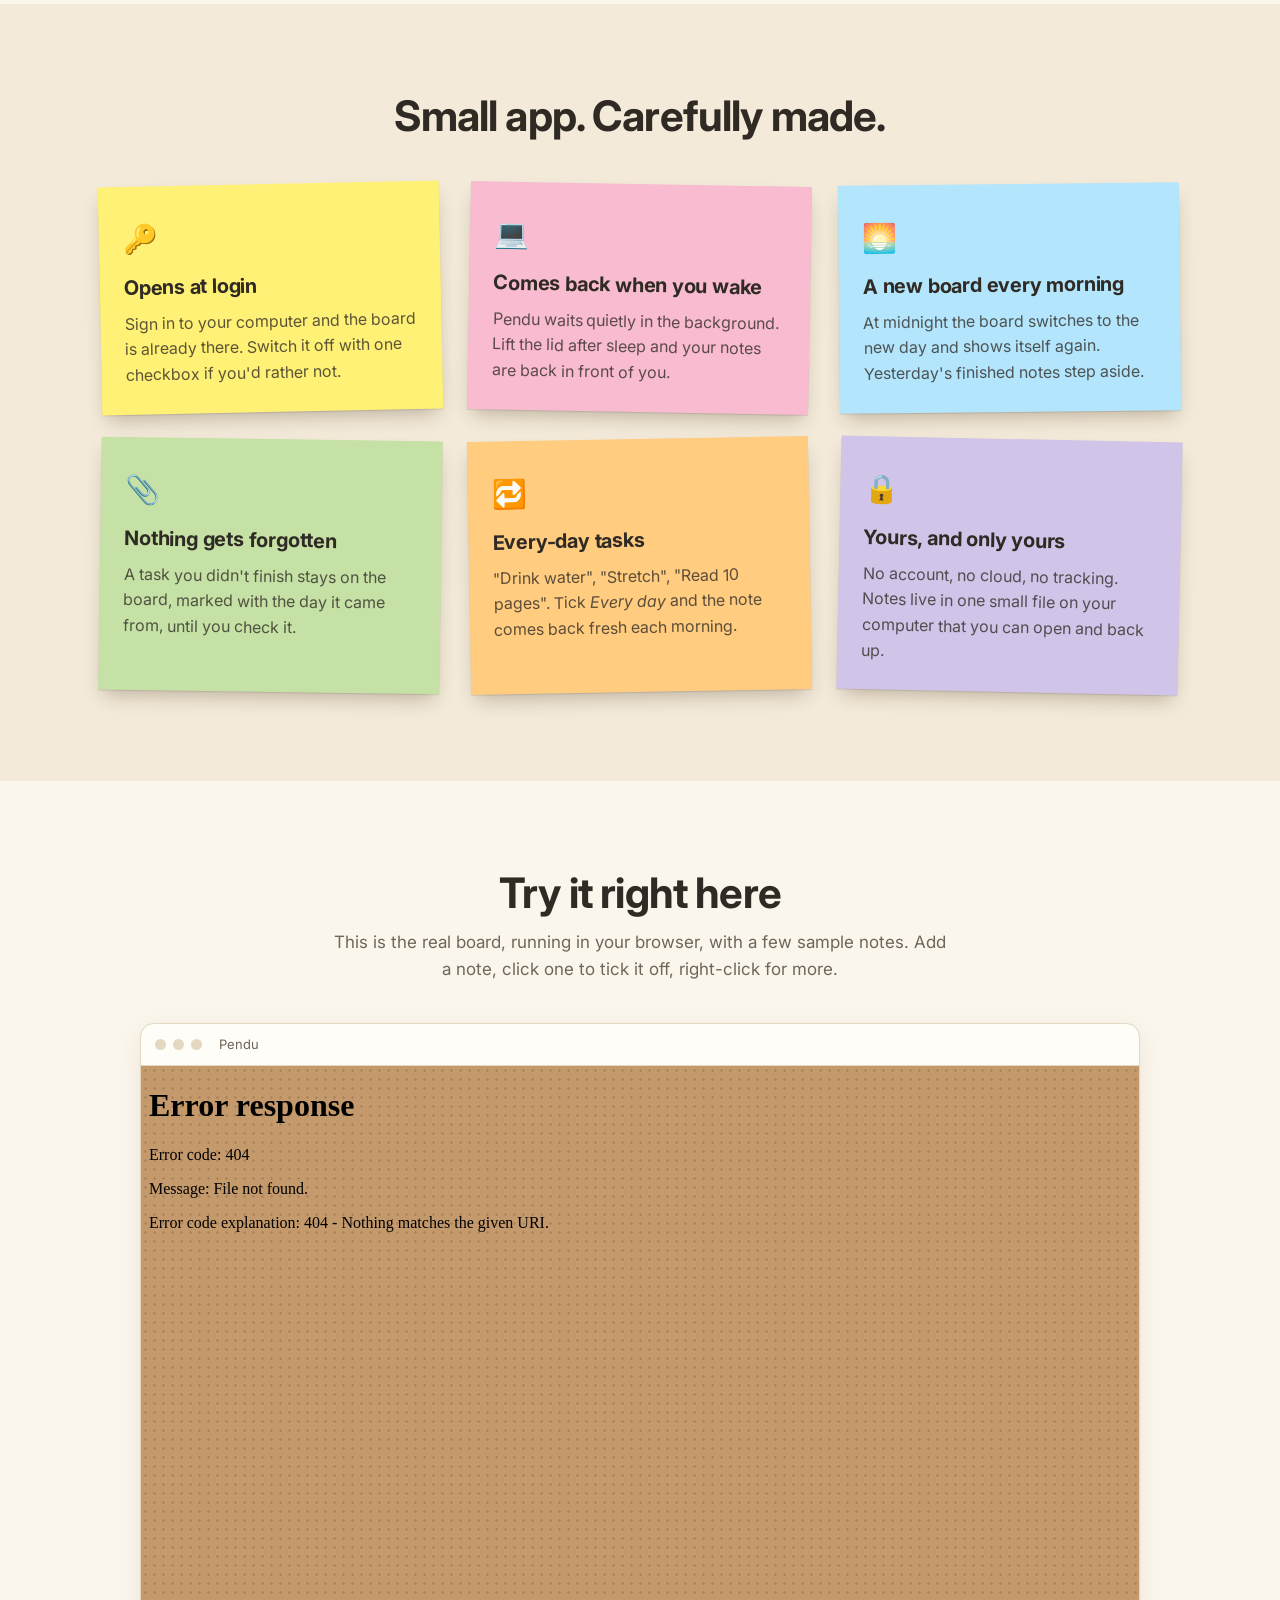
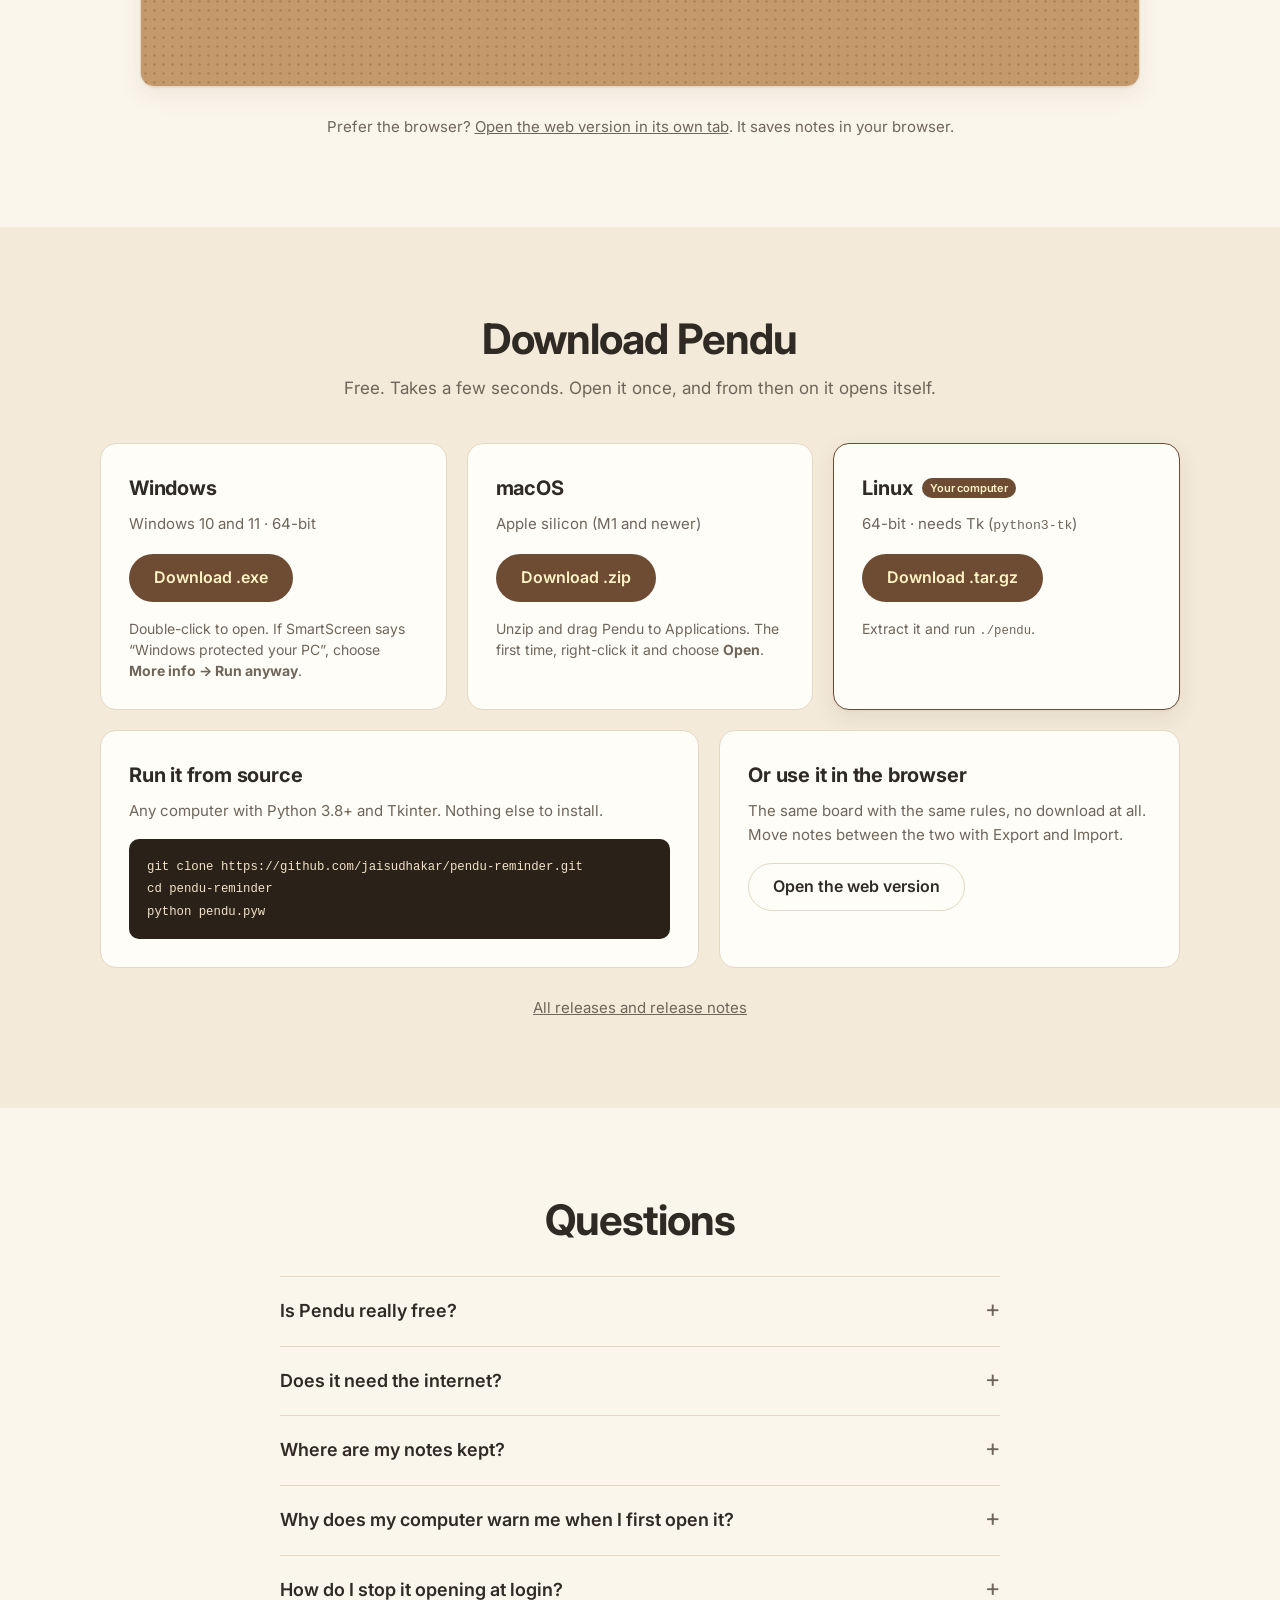
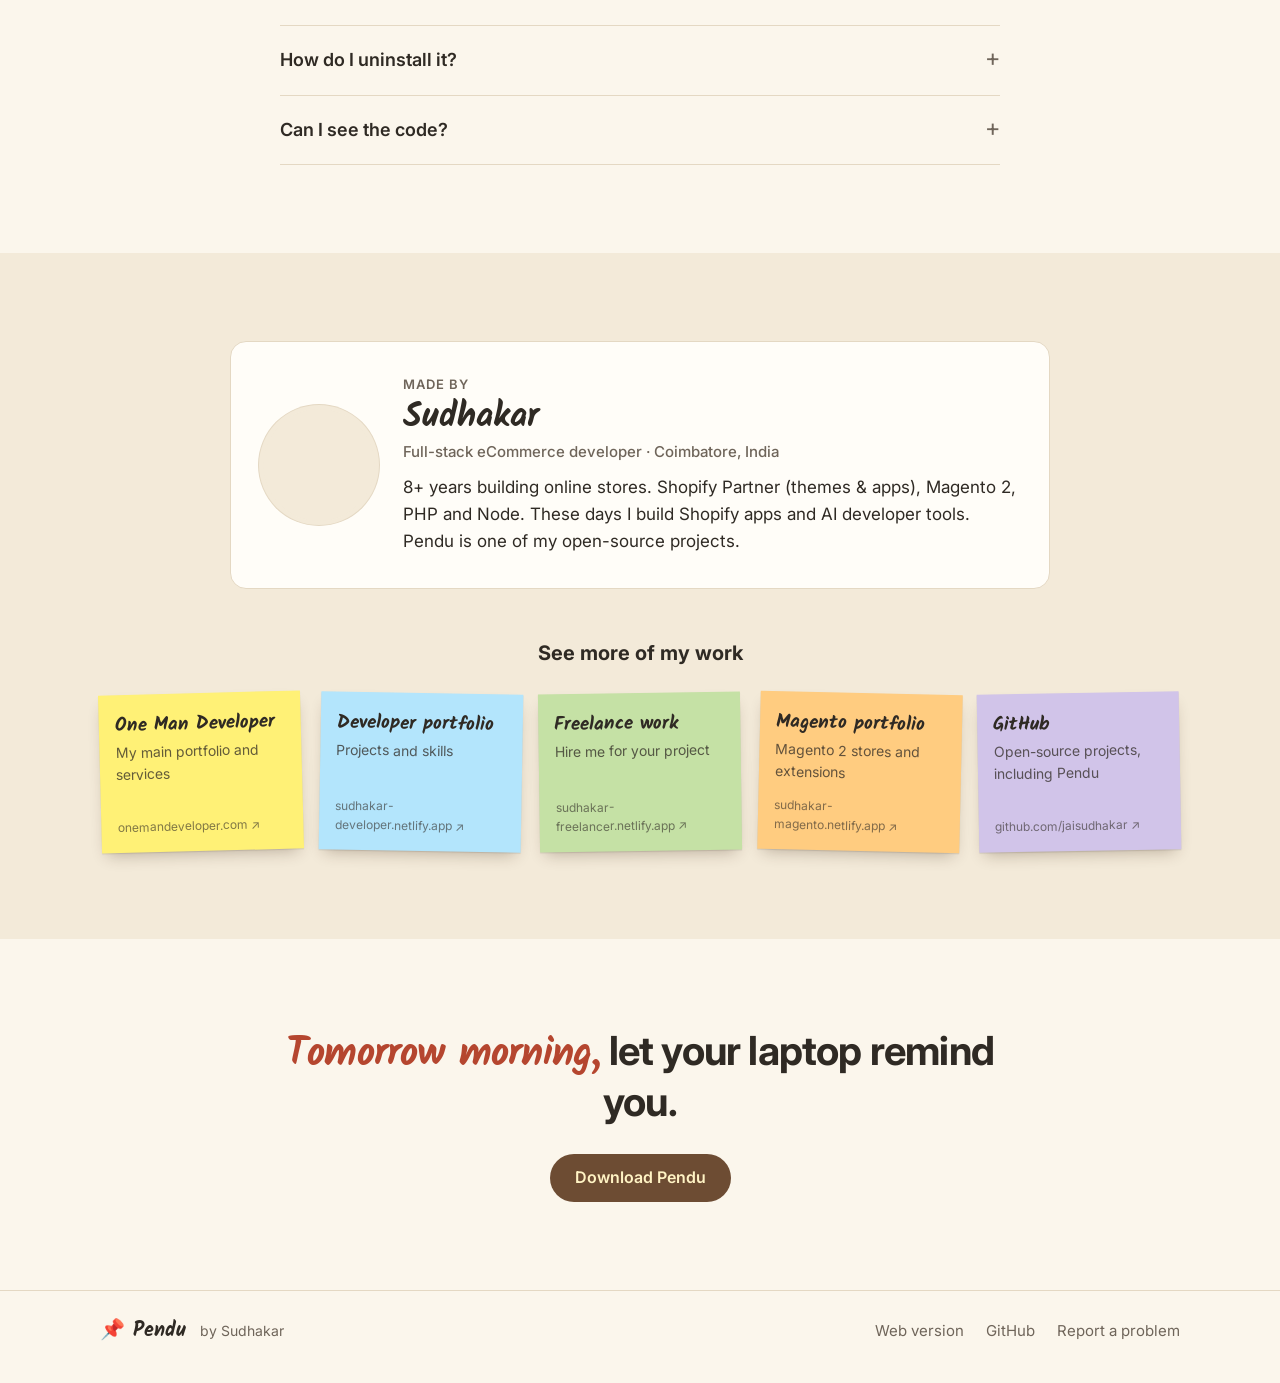
==== commit 34b54f06: "Bring the best of the other website drafts into the live site From PR #4: the board embedded on the " ====
--- a/site/index.html
+++ b/site/index.html
@@ -30,6 +30,7 @@
         <a href="#try">Try it</a>
         <a href="#download">Download</a>
         <a href="#faq">FAQ</a>
+        <a href="#maker">Maker</a>
       </nav>
       <a class="btn btn-small" href="#download">Get Pendu</a>
     </div>
@@ -155,11 +156,11 @@
     <section class="try" id="try">
       <div class="wrap">
         <h2 class="section-title">Try it right here</h2>
-        <p class="section-sub">This is the real board, running in your browser. Add a note, click it, right-click it.</p>
+        <p class="section-sub">This is the real board, running in your browser, with a few sample notes. Add a note, click one to tick it off, right-click for more.</p>
         <div class="app-frame">
           <div class="app-frame-bar" aria-hidden="true"><i></i><i></i><i></i><span>Pendu</span></div>
-          <div class="app-frame-body" id="app-frame-body">
-            <button class="btn btn-primary" id="load-board" type="button">Open the board</button>
+          <div class="app-frame-body">
+            <iframe src="app/?demo" title="Pendu board" loading="lazy"></iframe>
           </div>
         </div>
         <p class="section-foot">Prefer the browser? <a href="app/">Open the web version in its own tab</a>. It saves notes in your browser.</p>
@@ -246,6 +247,50 @@
       </div>
     </section>
 
+    <!-- maker ------------------------------------------------------------------>
+    <section class="maker" id="maker">
+      <div class="wrap">
+        <div class="maker-card">
+          <img class="maker-photo" src="https://avatars.githubusercontent.com/u/25986394?v=4&amp;s=240" alt="Sudhakar" width="112" height="112" loading="lazy">
+          <div>
+            <p class="maker-label">Made by</p>
+            <h2>Sudhakar</h2>
+            <p class="maker-role">Full-stack eCommerce developer · Coimbatore, India</p>
+            <p>8+ years building online stores. Shopify Partner (themes &amp; apps), Magento 2, PHP and Node. These days I build Shopify apps and AI developer tools. Pendu is one of my open-source projects.</p>
+          </div>
+        </div>
+
+        <h3 class="portfolio-title">See more of my work</h3>
+        <div class="portfolio">
+          <a class="site-note yellow" href="https://onemandeveloper.com" target="_blank" rel="noopener">
+            <strong>One Man Developer</strong>
+            <span>My main portfolio and services</span>
+            <em>onemandeveloper.com ↗</em>
+          </a>
+          <a class="site-note blue" href="https://sudhakar-developer.netlify.app" target="_blank" rel="noopener">
+            <strong>Developer portfolio</strong>
+            <span>Projects and skills</span>
+            <em>sudhakar-developer.netlify.app ↗</em>
+          </a>
+          <a class="site-note green" href="https://sudhakar-freelancer.netlify.app" target="_blank" rel="noopener">
+            <strong>Freelance work</strong>
+            <span>Hire me for your project</span>
+            <em>sudhakar-freelancer.netlify.app ↗</em>
+          </a>
+          <a class="site-note orange" href="https://sudhakar-magento.netlify.app" target="_blank" rel="noopener">
+            <strong>Magento portfolio</strong>
+            <span>Magento 2 stores and extensions</span>
+            <em>sudhakar-magento.netlify.app ↗</em>
+          </a>
+          <a class="site-note purple" href="https://github.com/jaisudhakar" target="_blank" rel="noopener">
+            <strong>GitHub</strong>
+            <span>Open-source projects, including Pendu</span>
+            <em>github.com/jaisudhakar ↗</em>
+          </a>
+        </div>
+      </div>
+    </section>
+
     <!-- closing -------------------------------------------------------------->
     <section class="closing">
       <div class="wrap narrow">
@@ -257,7 +302,7 @@
 
   <footer class="footer">
     <div class="wrap footer-inner">
-      <span><span aria-hidden="true">📌</span> Pendu</span>
+      <span><span aria-hidden="true">📌</span> Pendu <small>by <a href="#maker">Sudhakar</a></small></span>
       <nav aria-label="Footer">
         <a href="app/">Web version</a>
         <a class="repo-link" href="https://github.com/jaisudhakar/pendu-reminder">GitHub</a>
--- a/site/style.css
+++ b/site/style.css
@@ -377,10 +377,59 @@
 .closing { text-align: center; }
 .closing .big-quote { margin-bottom: 28px; }
 
+/* Maker */
+.maker { background: var(--bg-alt); }
+.maker-card {
+  display: flex;
+  gap: 28px;
+  align-items: center;
+  max-width: 820px;
+  margin: 0 auto;
+  padding: 32px;
+  border: 1px solid var(--line);
+  border-radius: 16px;
+  background: var(--surface);
+}
+@media (max-width: 600px) { .maker-card { flex-direction: column; align-items: flex-start; padding: 24px; } }
+.maker-photo { flex: none; width: 112px; height: 112px; border-radius: 50%; object-fit: cover; background: var(--bg-alt); color: transparent; box-shadow: 0 0 0 4px var(--bg-alt), 0 0 0 5px var(--line); }
+.maker-label { margin: 0; color: var(--muted); font-size: 13px; font-weight: 600; text-transform: uppercase; letter-spacing: .08em; }
+.maker-card h2 { margin: 2px 0 2px; font: 700 34px/1.2 var(--hand); }
+.maker-role { margin: 0 0 10px; color: var(--muted); font-weight: 500; font-size: 15px; }
+.maker-card p:last-child { margin: 0; }
+
+.portfolio-title { margin: 48px 0 24px; text-align: center; font-size: 20px; }
+.portfolio { display: grid; grid-template-columns: repeat(5, 1fr); gap: 18px; }
+@media (max-width: 1000px) { .portfolio { grid-template-columns: repeat(3, 1fr); } }
+@media (max-width: 640px) { .portfolio { grid-template-columns: 1fr 1fr; } }
+@media (max-width: 400px) { .portfolio { grid-template-columns: 1fr; } }
+.site-note {
+  display: flex;
+  flex-direction: column;
+  gap: 4px;
+  padding: 20px 16px 16px;
+  background: var(--paper);
+  color: #2f2a24;
+  text-decoration: none;
+  box-shadow: 0 1px 1px rgba(0, 0, 0, .1), 0 8px 16px -6px rgba(60, 35, 15, .3);
+  transform: rotate(var(--tilt, 0deg));
+  transition: transform .2s ease;
+}
+.site-note:hover, .site-note:focus-visible { transform: rotate(0deg) translateY(-3px); }
+.site-note strong { font: 700 19px/1.2 var(--hand); }
+.site-note span { font-size: 14px; color: rgba(47, 42, 36, .75); }
+.site-note em { margin-top: auto; padding-top: 8px; font-size: 12px; font-style: normal; color: rgba(47, 42, 36, .6); overflow-wrap: anywhere; }
+.site-note.yellow { --paper: var(--yellow); --tilt: -1.5deg; }
+.site-note.blue   { --paper: var(--blue);   --tilt: 1deg; }
+.site-note.green  { --paper: var(--green);  --tilt: -.8deg; }
+.site-note.orange { --paper: var(--orange); --tilt: 1.3deg; }
+.site-note.purple { --paper: var(--purple); --tilt: -1deg; }
+@media (prefers-reduced-motion: reduce) { .site-note, .site-note:hover { transform: none; } }
+
 /* Footer */
 .footer { padding: 28px 0 40px; border-top: 1px solid var(--line); color: var(--muted); font-size: 15px; }
 .footer-inner { display: flex; flex-wrap: wrap; gap: 16px 28px; justify-content: space-between; align-items: center; }
 .footer-inner > span { font: 700 20px/1 var(--hand); color: var(--text); }
+.footer-inner > span small { font: 400 14px/1 var(--ui); color: var(--muted); margin-left: 6px; }
 .footer nav { display: flex; flex-wrap: wrap; gap: 8px 22px; }
 .footer a { text-decoration: none; }
 .footer a:hover { color: var(--text); text-decoration: underline; }
